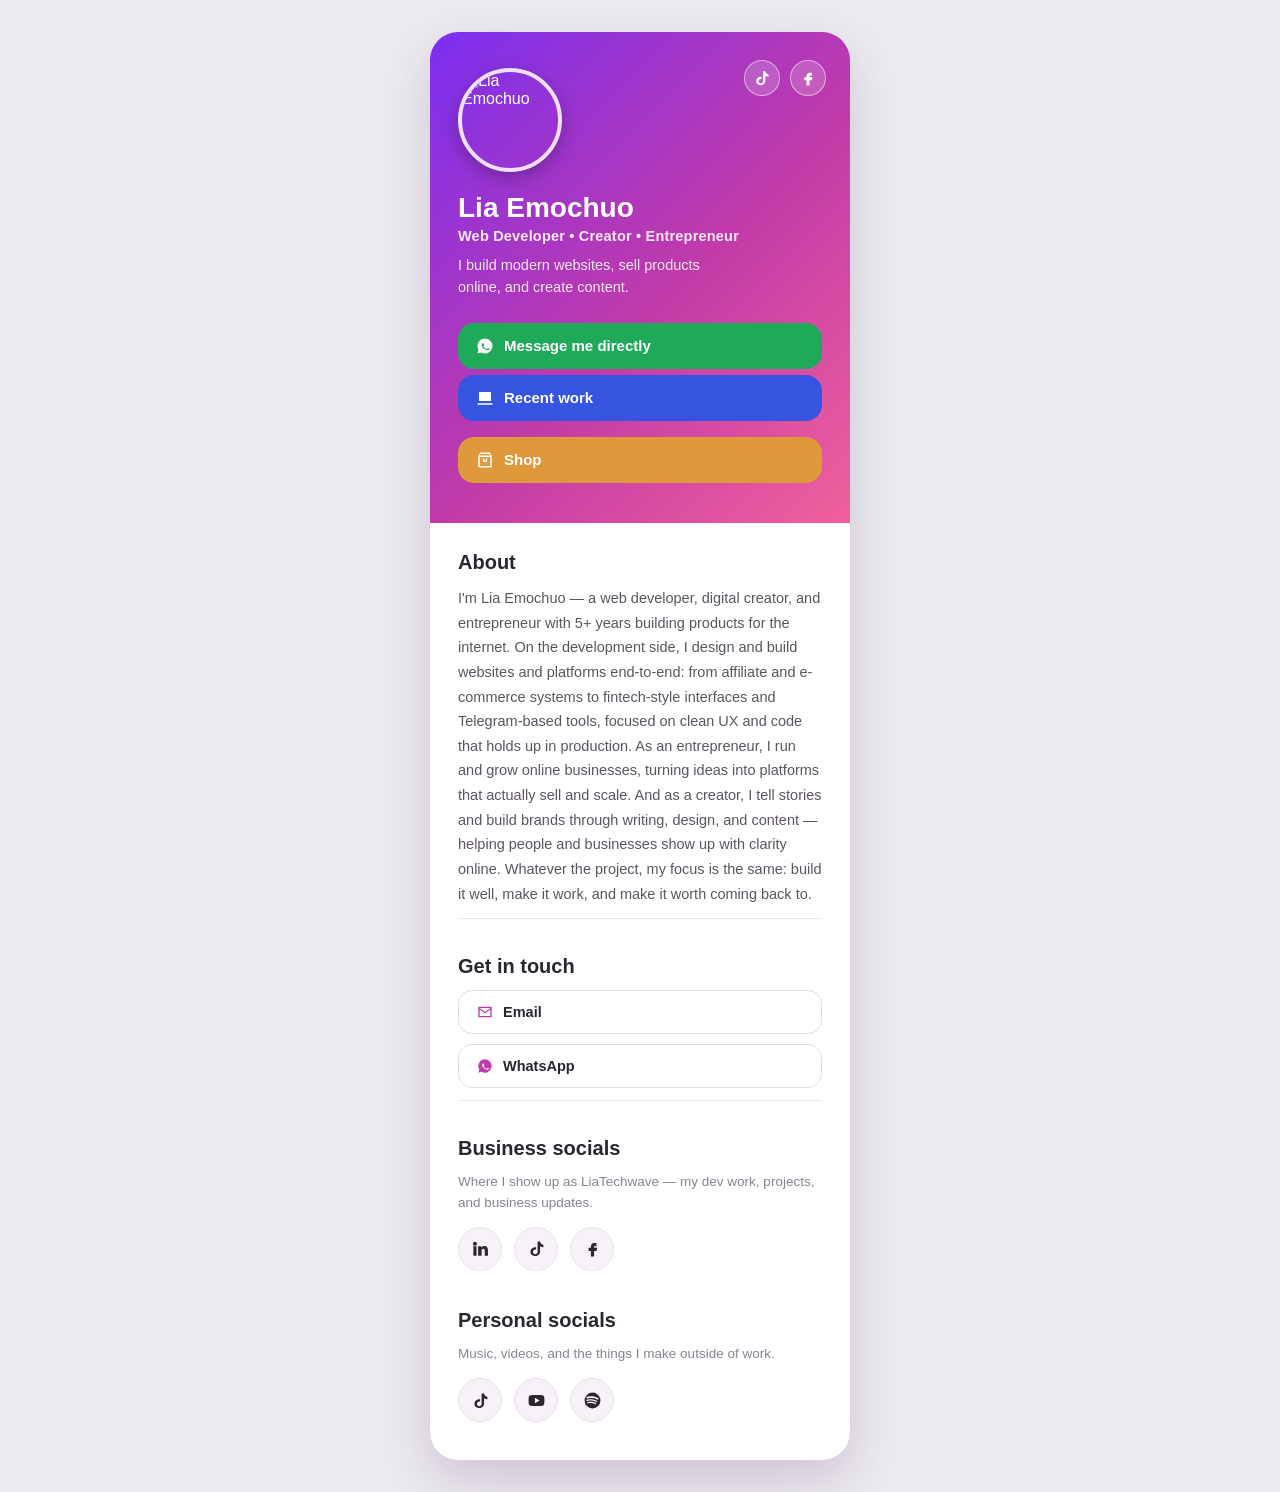
==== index.html @ 3a62a5bf "Update index.html" ====
<!DOCTYPE html>
<html lang="en">
<head>
<meta charset="UTF-8">
<meta name="viewport" content="width=device-width, initial-scale=1, viewport-fit=cover">
<title>Lia Emochuo</title>
<style>
  :root{
    --purple:#7B2FF0;
    --magenta:#C13BA8;
    --pink:#F0609B;
    --ink:#2b2530;
    --muted:#8a8290;
    --card:#ffffff;
    --bg:#ecebef;
  }
  *{box-sizing:border-box;}
  html,body{margin:0;padding:0;}
  body{
    background:var(--bg);
    font-family:-apple-system,BlinkMacSystemFont,"Segoe UI",Roboto,Helvetica,Arial,sans-serif;
    color:var(--ink);
    display:flex;
    justify-content:center;
    padding:32px 16px;
    padding-top:calc(32px + env(safe-area-inset-top,0px));
    padding-bottom:calc(32px + env(safe-area-inset-bottom,0px));
  }
  .card{
    width:100%;
    max-width:420px;
    background:var(--card);
    border-radius:28px;
    overflow:visible;
    box-shadow:0 20px 50px rgba(80,20,90,0.18);
  }
  .hero{
    position:relative;
    background:linear-gradient(135deg,var(--purple) 0%,var(--magenta) 55%,var(--pink) 100%);
    border-radius:28px 28px 0 0;
    padding:36px 28px 40px;
    color:#fff;
    overflow:visible;
  }
  .top-icons{
    position:absolute;
    top:28px;
    right:24px;
    display:flex;
    gap:10px;
  }
  .icon-btn{
    width:36px;height:36px;
    border-radius:50%;
    background:rgba(255,255,255,0.18);
    border:1px solid rgba(255,255,255,0.5);
    display:flex;align-items:center;justify-content:center;
    cursor:pointer;
    position:relative;
  }
  .icon-btn svg{width:18px;height:18px;fill:#fff;}
  .tiktok-menu{
    display:none;
    position:absolute;
    top:44px;right:0;
    background:#fff;
    color:var(--ink);
    border-radius:14px;
    box-shadow:0 12px 30px rgba(0,0,0,0.25);
    min-width:170px;
    overflow:hidden;
    z-index:10;
  }
  .tiktok-menu.open{display:block;}
  .tiktok-menu a{
    display:block;
    padding:12px 16px;
    font-size:13.5px;
    color:var(--ink);
    text-decoration:none;
    border-bottom:1px solid #f1f0f3;
  }
  .tiktok-menu a:last-child{border-bottom:none;}
  .tiktok-menu a:hover{background:#f6f2fa;}
  .avatar{
    width:104px;height:104px;
    border-radius:50%;
    border:4px solid rgba(255,255,255,0.85);
    object-fit:cover;
    display:block;
    box-shadow:0 6px 18px rgba(0,0,0,0.25);
  }
  h1{
    font-size:28px;
    margin:20px 0 4px;
  }
  .tagline{
    font-weight:700;
    font-size:14.5px;
    margin:0 0 10px;
    letter-spacing:0.2px;
    color:#fce9f6;
  }
  .desc{
    font-size:14.5px;
    line-height:1.55;
    color:#f4e6f2;
    margin:0 0 24px;
    max-width:34ch;
  }
  .btn{
    display:flex;align-items:center;gap:10px;
    width:100%;
    padding:14px 18px;
    border-radius:16px;
    border:none;
    font-size:15px;
    font-weight:600;
    text-decoration:none;
    cursor:pointer;
    color:#fff;
    animation:pulse 2.6s ease-in-out infinite;
  }
  .btn svg{width:18px;height:18px;fill:#fff;flex-shrink:0;}
  .btn-message{background:#1FAA59;}
  .btn-work{background:#3654E0; margin-top:6px;}
  .btn-shop{background:#E0983D; margin-top:16px;}
  @keyframes pulse{
    0%{box-shadow:0 0 0 0 rgba(255,255,255,0.35);}
    70%{box-shadow:0 0 0 10px rgba(255,255,255,0);}
    100%{box-shadow:0 0 0 0 rgba(255,255,255,0);}
  }
  .body-section{
    padding:28px 28px 4px;
  }
  .body-section:last-of-type{padding-bottom:32px;}
  h2{
    font-size:20px;
    margin:0 0 12px;
    font-weight:700;
    color:var(--ink);
  }
  .about p{
    font-size:14.5px;
    line-height:1.7;
    color:#5c5560;
    margin:0;
  }
  hr{
    border:none;
    border-top:1px solid #eee6ee;
    margin:8px 28px;
  }
  .contact-row{
    display:flex;
    flex-direction:column;
    gap:10px;
  }
  .pill-btn{
    display:flex;align-items:center;gap:10px;
    padding:13px 18px;
    border-radius:14px;
    border:1.5px solid #e6dbe6;
    text-decoration:none;
    color:var(--ink);
    font-weight:600;
    font-size:14.5px;
    animation:pulse2 2.6s ease-in-out infinite;
  }
  .pill-btn svg{width:16px;height:16px;fill:var(--magenta);}
  @keyframes pulse2{
    0%{box-shadow:0 0 0 0 rgba(193,59,168,0.22);}
    70%{box-shadow:0 0 0 8px rgba(193,59,168,0);}
    100%{box-shadow:0 0 0 0 rgba(193,59,168,0);}
  }
  .social-desc{
    font-size:13.5px;
    color:var(--muted);
    margin:0 0 14px;
    line-height:1.5;
  }
  .icon-row{
    display:flex;
    gap:12px;
    margin-bottom:6px;
  }
  .social-icon{
    width:44px;height:44px;
    border-radius:50%;
    background:#f7f2f7;
    border:1px solid #ece2ec;
    display:flex;align-items:center;justify-content:center;
    text-decoration:none;
    animation:pulse2 2.8s ease-in-out infinite;
  }
  .social-icon svg{width:19px;height:19px;fill:var(--ink);}
  @media (prefers-reduced-motion: reduce){
    .btn,.pill-btn,.social-icon{animation:none;}
  }
</style>
</head>
<body>
<div class="card">

  <div class="hero">
    <div class="top-icons">
      <div class="icon-btn" id="tiktokToggle" onclick="document.getElementById('tiktokMenu').classList.toggle('open')">
        <svg viewBox="0 0 24 24"><path d="M16.5 3c.4 2.2 2 3.9 4.2 4.2v3.1c-1.5 0-2.9-.4-4.2-1.3v6.4c0 3.4-2.7 6.1-6.1 6.1S4.3 19.8 4.3 16.4 7 10.3 10.4 10.3c.4 0 .8 0 1.1.1v3.2c-.3-.1-.7-.2-1.1-.2-1.6 0-2.9 1.3-2.9 2.9s1.3 2.9 2.9 2.9 3-1.3 3-2.9V3h3.1z"/></svg>
        <div class="tiktok-menu" id="tiktokMenu">
          <a href="https://www.tiktok.com/@lia.techwave" target="_blank" rel="noopener">Business TikTok</a>
          <a href="https://www.tiktok.com/@iffyofficially" target="_blank" rel="noopener">Personal TikTok</a>
        </div>
      </div>
      <a class="icon-btn" href="https://lia-emochuo.blogspot.com/p/shop.html" target="_blank" rel="noopener">
        <svg viewBox="0 0 24 24"><path d="M14 9h3V5h-3c-2.2 0-4 1.8-4 4v2H7v4h3v7h4v-7h3l1-4h-4V9c0-.6.4-1 1-1z"/></svg>
      </a>
    </div>

    <img class="avatar" src="https://i.im.ge/QQOlBDF/69807.jpg" alt="Lia Emochuo">
    <h1>Lia Emochuo</h1>
    <p class="tagline">Web Developer • Creator • Entrepreneur</p>
    <p class="desc">I build modern websites, sell products online, and create content.</p>

    <a class="btn btn-message" href="https://wa.me/2349014608459" target="_blank" rel="noopener">
      <svg viewBox="0 0 24 24"><path d="M12 2a10 10 0 0 0-8.6 15.1L2 22l5-1.3A10 10 0 1 0 12 2zm5.6 14.3c-.2.6-1.2 1.2-1.7 1.3-.4.1-1 .1-1.6-.1-.4-.1-.8-.3-1.4-.5-2.5-1.1-4.2-3.6-4.3-3.8-.1-.2-1-1.4-1-2.6 0-1.2.6-1.8.9-2.1.2-.2.5-.3.7-.3h.5c.2 0 .4 0 .5.4.2.5.7 1.7.7 1.9.1.2.1.3 0 .5-.1.2-.2.3-.3.5l-.5.5c-.2.2-.3.4-.1.7.2.3.8 1.3 1.7 2.1 1.2 1 2.1 1.4 2.4 1.5.3.1.5.1.6-.1.2-.2.7-.8.9-1.1.2-.3.4-.2.6-.1.2.1 1.5.7 1.8.8.3.1.5.2.5.3.1.2.1.7-.1 1.2z"/></svg>
      Message me directly
    </a>
    <a class="btn btn-work" href="https://mysites.liaemochuo.workers.dev/" target="_blank" rel="noopener">
      <svg viewBox="0 0 24 24"><path d="M4 4h16v12H4zM2 19h20v2H2z"/></svg>
      Recent work
    </a>
    <a class="btn btn-shop" href="https://lia-emochuo.blogspot.com/p/shop.html" target="_blank" rel="noopener">
      <svg viewBox="0 0 24 24"><path d="M6 2 3 6v14a2 2 0 0 0 2 2h14a2 2 0 0 0 2-2V6l-3-4zm0 2h12l1.5 2h-15zM5 8h14v12H5zm4 2v2a3 3 0 0 0 6 0v-2h-2v2a1 1 0 0 1-2 0v-2z"/></svg>
      Shop
    </a>
  </div>

  <div class="body-section about">
    <h2>About</h2>
    <p>I'm Lia Emochuo — a web developer, digital creator, and entrepreneur with 5+ years building products for the internet. On the development side, I design and build websites and platforms end-to-end: from affiliate and e-commerce systems to fintech-style interfaces and Telegram-based tools, focused on clean UX and code that holds up in production. As an entrepreneur, I run and grow online businesses, turning ideas into platforms that actually sell and scale. And as a creator, I tell stories and build brands through writing, design, and content — helping people and businesses show up with clarity online. Whatever the project, my focus is the same: build it well, make it work, and make it worth coming back to.</p>
  </div>

  <hr>

  <div class="body-section">
    <h2>Get in touch</h2>
    <div class="contact-row">
      <a class="pill-btn" href="mailto:liatechwave@gmail.com">
        <svg viewBox="0 0 24 24"><path d="M2 4h20v16H2zm2 2v.01L12 12l8-5.99V6H4zm16 2.24-8 6-8-6V18h16z"/></svg>
        Email
      </a>
      <a class="pill-btn" href="https://wa.me/2349014608459" target="_blank" rel="noopener">
        <svg viewBox="0 0 24 24"><path d="M12 2a10 10 0 0 0-8.6 15.1L2 22l5-1.3A10 10 0 1 0 12 2zm5.6 14.3c-.2.6-1.2 1.2-1.7 1.3-.4.1-1 .1-1.6-.1-.4-.1-.8-.3-1.4-.5-2.5-1.1-4.2-3.6-4.3-3.8-.1-.2-1-1.4-1-2.6 0-1.2.6-1.8.9-2.1.2-.2.5-.3.7-.3h.5c.2 0 .4 0 .5.4.2.5.7 1.7.7 1.9.1.2.1.3 0 .5-.1.2-.2.3-.3.5l-.5.5c-.2.2-.3.4-.1.7.2.3.8 1.3 1.7 2.1 1.2 1 2.1 1.4 2.4 1.5.3.1.5.1.6-.1.2-.2.7-.8.9-1.1.2-.3.4-.2.6-.1.2.1 1.5.7 1.8.8.3.1.5.2.5.3.1.2.1.7-.1 1.2z"/></svg>
        WhatsApp
      </a>
    </div>
  </div>

  <hr>

  <div class="body-section">
    <h2>Business socials</h2>
    <p class="social-desc">Where I show up as LiaTechwave — my dev work, projects, and business updates.</p>
    <div class="icon-row">
      <a class="social-icon" href="https://www.linkedin.com/in/ifunanya-emochuo-1617b3268?trk=contact-info" target="_blank" rel="noopener">
        <svg viewBox="0 0 24 24"><path d="M4.98 3.5a2.5 2.5 0 1 1 0 5 2.5 2.5 0 0 1 0-5zM3 9h4v12H3zM9 9h3.8v1.7h.05c.53-1 1.83-2 3.77-2 4.03 0 4.78 2.65 4.78 6.1V21h-4v-5.6c0-1.34-.02-3.07-1.87-3.07-1.87 0-2.16 1.46-2.16 2.97V21H9z"/></svg>
      </a>
      <a class="social-icon" href="https://www.tiktok.com/@lia.techwave" target="_blank" rel="noopener">
        <svg viewBox="0 0 24 24"><path d="M16.5 3c.4 2.2 2 3.9 4.2 4.2v3.1c-1.5 0-2.9-.4-4.2-1.3v6.4c0 3.4-2.7 6.1-6.1 6.1S4.3 19.8 4.3 16.4 7 10.3 10.4 10.3c.4 0 .8 0 1.1.1v3.2c-.3-.1-.7-.2-1.1-.2-1.6 0-2.9 1.3-2.9 2.9s1.3 2.9 2.9 2.9 3-1.3 3-2.9V3h3.1z"/></svg>
      </a>
      <a class="social-icon" href="https://lia-emochuo.blogspot.com/p/shop.html" target="_blank" rel="noopener">
        <svg viewBox="0 0 24 24"><path d="M14 9h3V5h-3c-2.2 0-4 1.8-4 4v2H7v4h3v7h4v-7h3l1-4h-4V9c0-.6.4-1 1-1z"/></svg>
      </a>
    </div>
  </div>

  <div class="body-section">
    <h2>Personal socials</h2>
    <p class="social-desc">Music, videos, and the things I make outside of work.</p>
    <div class="icon-row">
      <a class="social-icon" href="https://www.tiktok.com/@iffyofficially" target="_blank" rel="noopener">
        <svg viewBox="0 0 24 24"><path d="M16.5 3c.4 2.2 2 3.9 4.2 4.2v3.1c-1.5 0-2.9-.4-4.2-1.3v6.4c0 3.4-2.7 6.1-6.1 6.1S4.3 19.8 4.3 16.4 7 10.3 10.4 10.3c.4 0 .8 0 1.1.1v3.2c-.3-.1-.7-.2-1.1-.2-1.6 0-2.9 1.3-2.9 2.9s1.3 2.9 2.9 2.9 3-1.3 3-2.9V3h3.1z"/></svg>
      </a>
      <a class="social-icon" href="https://youtube.com/@theliasession?si=EQkOwvP-VpFEfYRy" target="_blank" rel="noopener">
        <svg viewBox="0 0 24 24"><path d="M22 12s0-3.2-.4-4.7a2.9 2.9 0 0 0-2-2C17.9 5 12 5 12 5s-5.9 0-7.6.3a2.9 2.9 0 0 0-2 2C2 8.8 2 12 2 12s0 3.2.4 4.7a2.9 2.9 0 0 0 2 2C6.1 19 12 19 12 19s5.9 0 7.6-.3a2.9 2.9 0 0 0 2-2C22 15.2 22 12 22 12zM10 15.5v-7l6 3.5z"/></svg>
      </a>
      <a class="social-icon" href="https://open.spotify.com/artist/0fc3c7pSNfN4Z7sBU1VH8W" target="_blank" rel="noopener">
        <svg viewBox="0 0 24 24"><path d="M12 2a10 10 0 1 0 0 20 10 10 0 0 0 0-20zm4.6 14.4a.7.7 0 0 1-1 .2c-2.6-1.6-5.9-2-9.8-1.1a.7.7 0 1 1-.3-1.4c4.2-1 7.9-.5 10.8 1.3.4.2.5.7.3 1zm1.2-2.8a.9.9 0 0 1-1.2.3c-3-1.8-7.5-2.4-11-1.3a.9.9 0 1 1-.5-1.7c4-1.2 9-.5 12.4 1.5.4.3.5.9.3 1.2zm.1-2.9C14.6 8.6 9 8.4 5.7 9.4a1 1 0 1 1-.6-2c3.8-1.1 10-.9 13.9 1.4a1 1 0 1 1-1.1 1.9z"/></svg>
      </a>
    </div>
  </div>

</div>
</body>
</html>
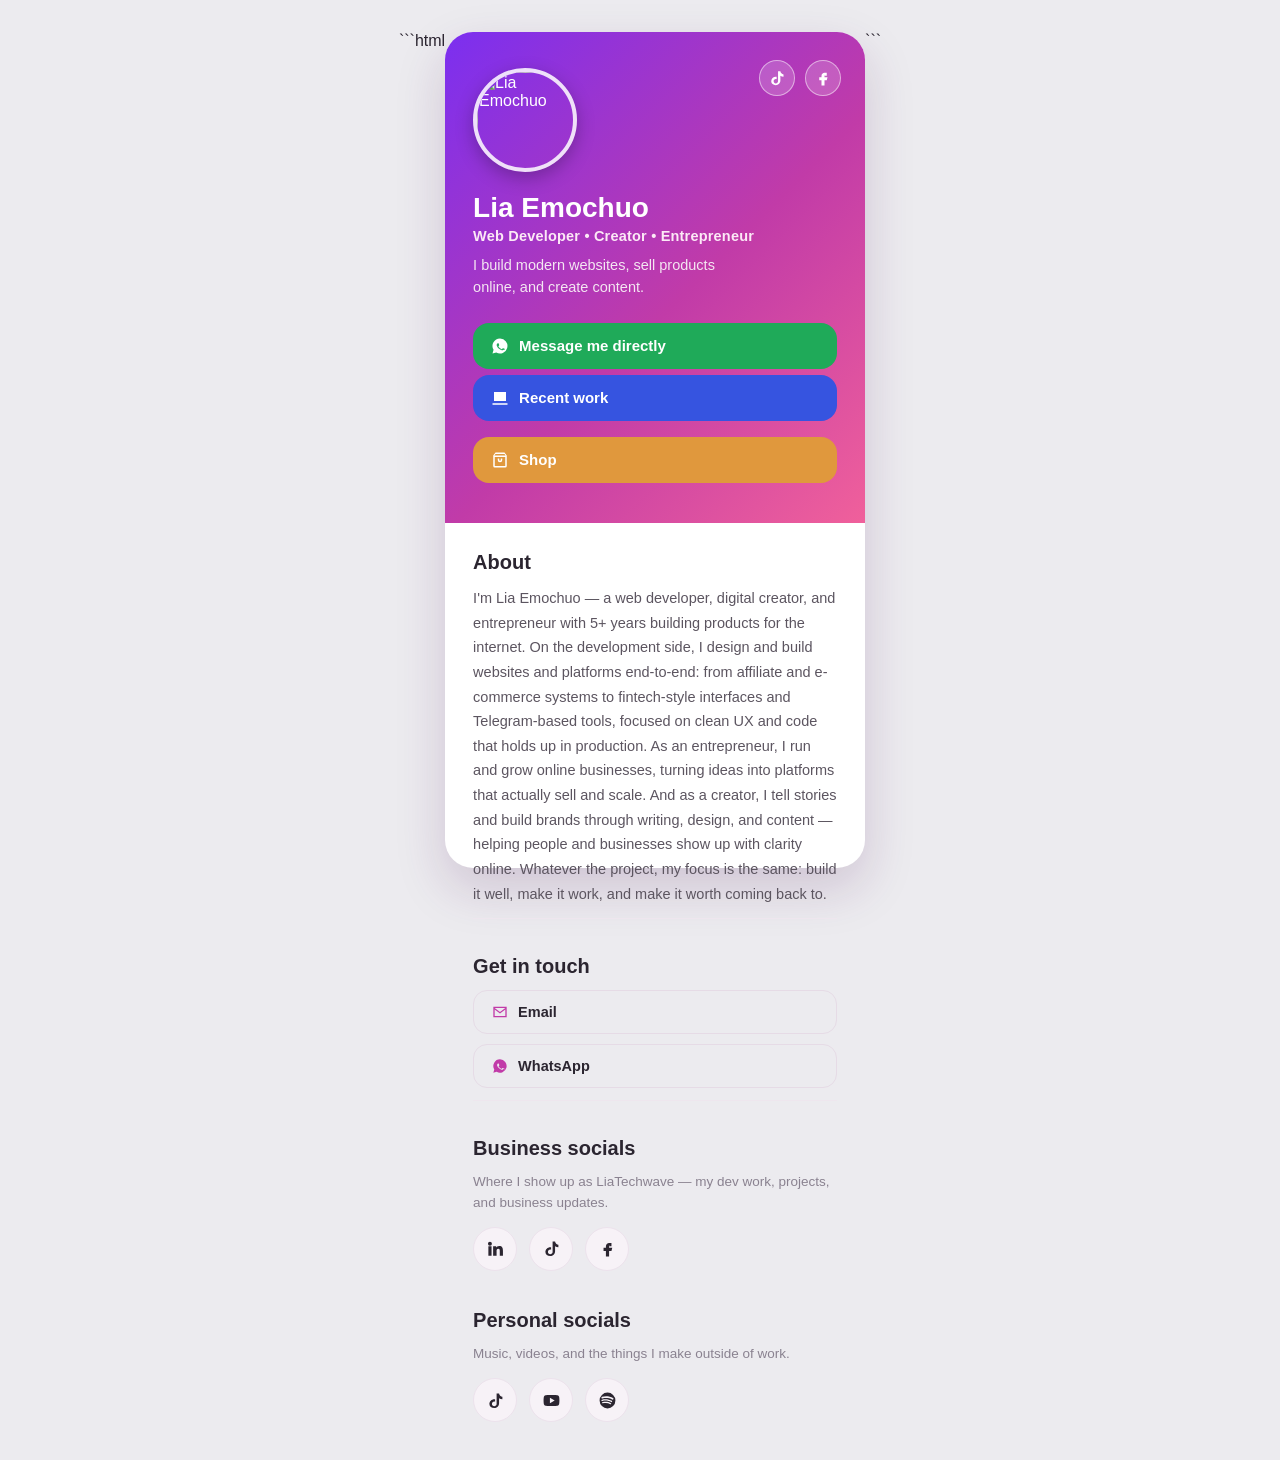
==== commit ce209a8c: "Update index.html" ====
--- a/index.html
+++ b/index.html
@@ -1,3 +1,4 @@
+```html
 <!DOCTYPE html>
 <html lang="en">
 <head>
@@ -211,7 +212,7 @@
           <a href="https://www.tiktok.com/@iffyofficially" target="_blank" rel="noopener">Personal TikTok</a>
         </div>
       </div>
-      <a class="icon-btn" href="https://lia-emochuo.blogspot.com/p/shop.html" target="_blank" rel="noopener">
+      <a class="icon-btn" href="https://www.facebook.com/LilianEnterprise/" target="_blank" rel="noopener">
         <svg viewBox="0 0 24 24"><path d="M14 9h3V5h-3c-2.2 0-4 1.8-4 4v2H7v4h3v7h4v-7h3l1-4h-4V9c0-.6.4-1 1-1z"/></svg>
       </a>
     </div>
@@ -229,7 +230,7 @@
       <svg viewBox="0 0 24 24"><path d="M4 4h16v12H4zM2 19h20v2H2z"/></svg>
       Recent work
     </a>
-    <a class="btn btn-shop" href="https://lia-emochuo.blogspot.com/p/shop.html" target="_blank" rel="noopener">
+    <a class="btn btn-shop" href="https://www.facebook.com/LilianEnterprise/" target="_blank" rel="noopener">
       <svg viewBox="0 0 24 24"><path d="M6 2 3 6v14a2 2 0 0 0 2 2h14a2 2 0 0 0 2-2V6l-3-4zm0 2h12l1.5 2h-15zM5 8h14v12H5zm4 2v2a3 3 0 0 0 6 0v-2h-2v2a1 1 0 0 1-2 0v-2z"/></svg>
       Shop
     </a>
@@ -268,7 +269,7 @@
       <a class="social-icon" href="https://www.tiktok.com/@lia.techwave" target="_blank" rel="noopener">
         <svg viewBox="0 0 24 24"><path d="M16.5 3c.4 2.2 2 3.9 4.2 4.2v3.1c-1.5 0-2.9-.4-4.2-1.3v6.4c0 3.4-2.7 6.1-6.1 6.1S4.3 19.8 4.3 16.4 7 10.3 10.4 10.3c.4 0 .8 0 1.1.1v3.2c-.3-.1-.7-.2-1.1-.2-1.6 0-2.9 1.3-2.9 2.9s1.3 2.9 2.9 2.9 3-1.3 3-2.9V3h3.1z"/></svg>
       </a>
-      <a class="social-icon" href="https://lia-emochuo.blogspot.com/p/shop.html" target="_blank" rel="noopener">
+      <a class="social-icon" href="https://www.facebook.com/LilianEnterprise/" target="_blank" rel="noopener">
         <svg viewBox="0 0 24 24"><path d="M14 9h3V5h-3c-2.2 0-4 1.8-4 4v2H7v4h3v7h4v-7h3l1-4h-4V9c0-.6.4-1 1-1z"/></svg>
       </a>
     </div>
@@ -293,3 +294,4 @@
 </div>
 </body>
 </html>
+```
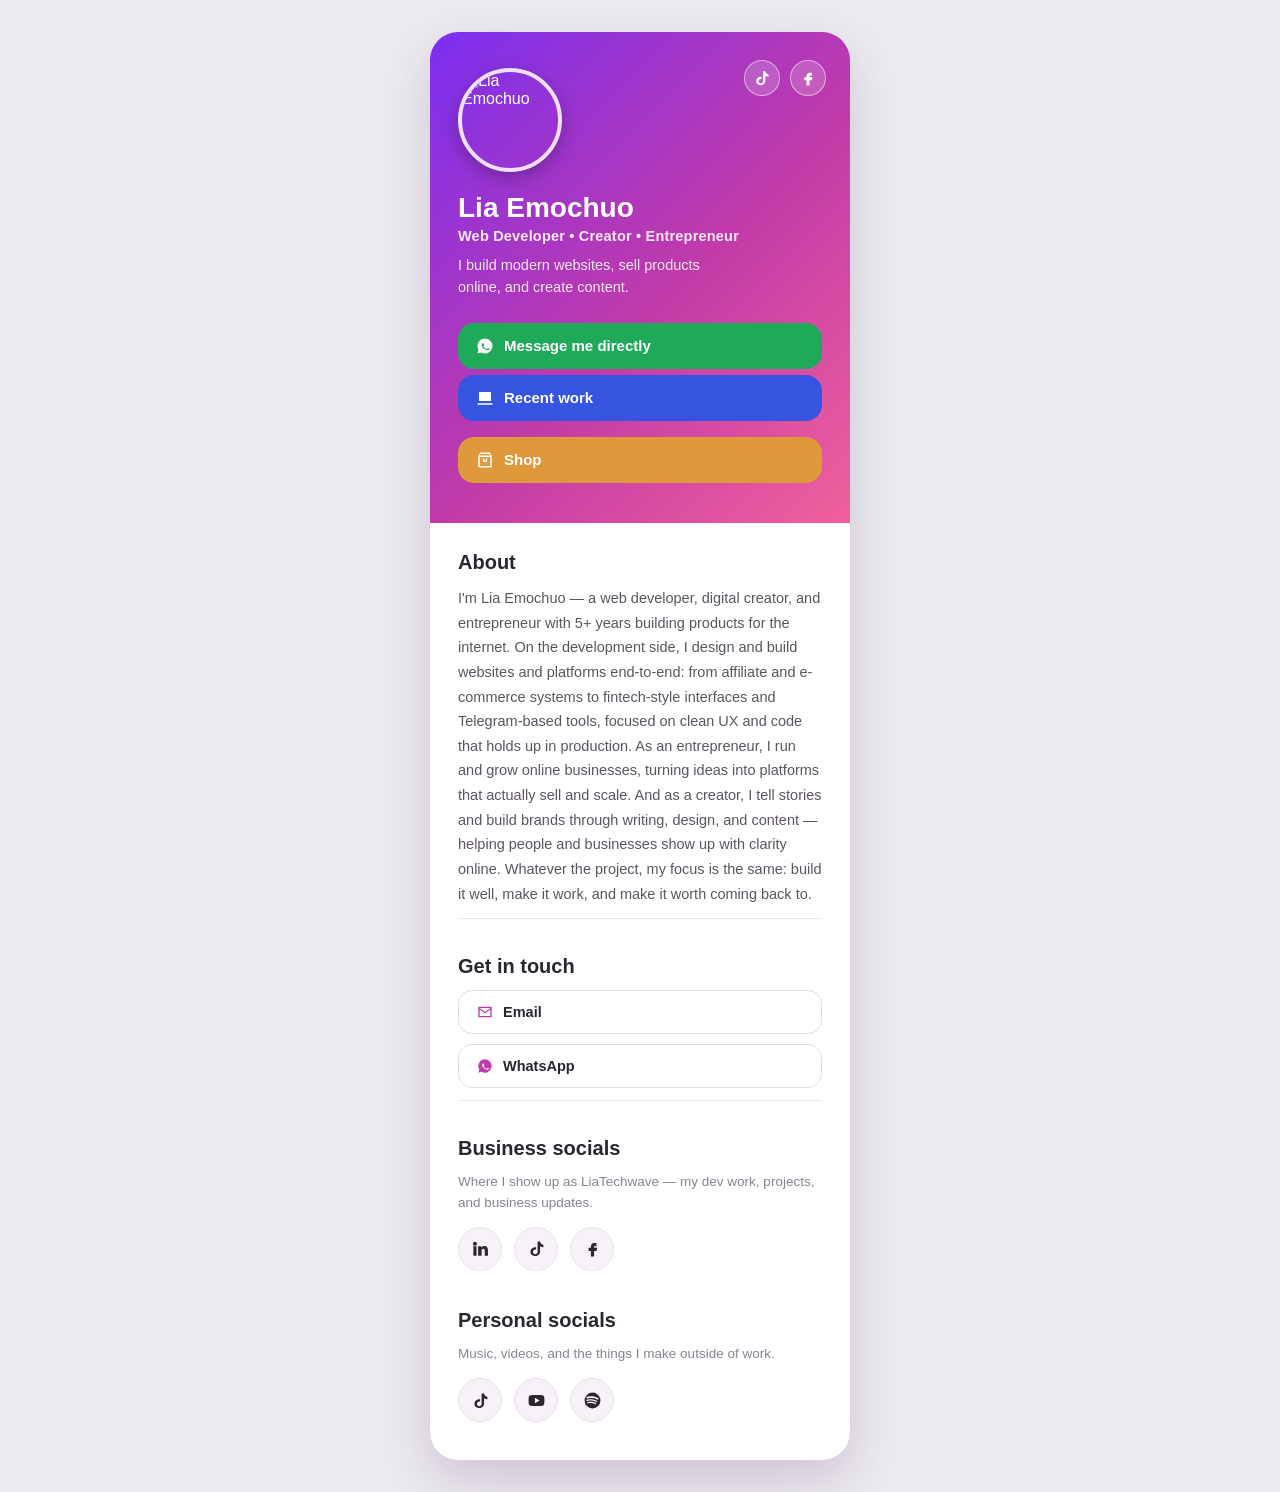
==== commit 893fae87: "Update index.html" ====
--- a/index.html
+++ b/index.html
@@ -1,4 +1,3 @@
-```html
 <!DOCTYPE html>
 <html lang="en">
 <head>
@@ -212,7 +211,7 @@
           <a href="https://www.tiktok.com/@iffyofficially" target="_blank" rel="noopener">Personal TikTok</a>
         </div>
       </div>
-      <a class="icon-btn" href="https://www.facebook.com/LilianEnterprise/" target="_blank" rel="noopener">
+      <a class="icon-btn" href="https://lilianenterprise.liatechwave.workers.dev/" rel="noreferrer">
         <svg viewBox="0 0 24 24"><path d="M14 9h3V5h-3c-2.2 0-4 1.8-4 4v2H7v4h3v7h4v-7h3l1-4h-4V9c0-.6.4-1 1-1z"/></svg>
       </a>
     </div>
@@ -230,7 +229,7 @@
       <svg viewBox="0 0 24 24"><path d="M4 4h16v12H4zM2 19h20v2H2z"/></svg>
       Recent work
     </a>
-    <a class="btn btn-shop" href="https://www.facebook.com/LilianEnterprise/" target="_blank" rel="noopener">
+    <a class="btn btn-shop" href="https://lilianenterprise.liatechwave.workers.dev/" rel="noreferrer">
       <svg viewBox="0 0 24 24"><path d="M6 2 3 6v14a2 2 0 0 0 2 2h14a2 2 0 0 0 2-2V6l-3-4zm0 2h12l1.5 2h-15zM5 8h14v12H5zm4 2v2a3 3 0 0 0 6 0v-2h-2v2a1 1 0 0 1-2 0v-2z"/></svg>
       Shop
     </a>
@@ -269,7 +268,7 @@
       <a class="social-icon" href="https://www.tiktok.com/@lia.techwave" target="_blank" rel="noopener">
         <svg viewBox="0 0 24 24"><path d="M16.5 3c.4 2.2 2 3.9 4.2 4.2v3.1c-1.5 0-2.9-.4-4.2-1.3v6.4c0 3.4-2.7 6.1-6.1 6.1S4.3 19.8 4.3 16.4 7 10.3 10.4 10.3c.4 0 .8 0 1.1.1v3.2c-.3-.1-.7-.2-1.1-.2-1.6 0-2.9 1.3-2.9 2.9s1.3 2.9 2.9 2.9 3-1.3 3-2.9V3h3.1z"/></svg>
       </a>
-      <a class="social-icon" href="https://www.facebook.com/LilianEnterprise/" target="_blank" rel="noopener">
+      <a class="social-icon" href="https://lilianenterprise.liatechwave.workers.dev/" rel="noreferrer">
         <svg viewBox="0 0 24 24"><path d="M14 9h3V5h-3c-2.2 0-4 1.8-4 4v2H7v4h3v7h4v-7h3l1-4h-4V9c0-.6.4-1 1-1z"/></svg>
       </a>
     </div>
@@ -294,4 +293,3 @@
 </div>
 </body>
 </html>
-```
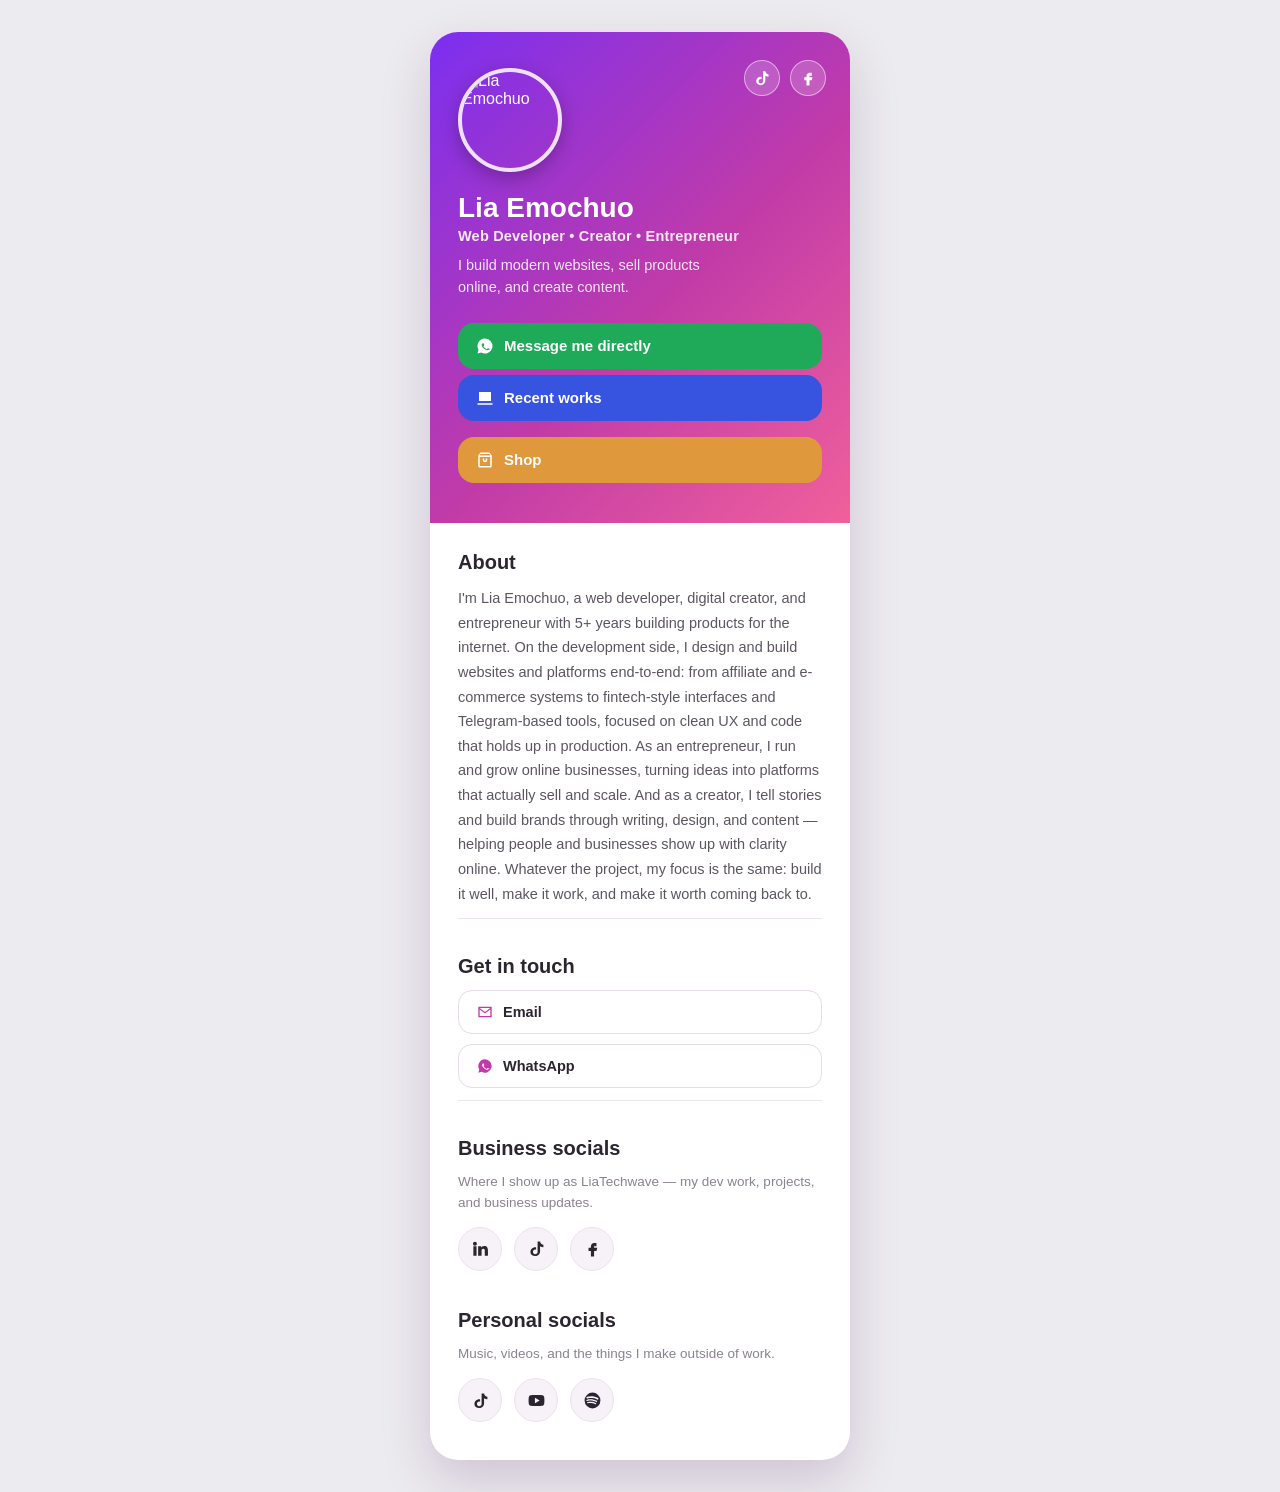
==== commit f2e426f3: "Update index.html" ====
--- a/index.html
+++ b/index.html
@@ -211,7 +211,7 @@
           <a href="https://www.tiktok.com/@iffyofficially" target="_blank" rel="noopener">Personal TikTok</a>
         </div>
       </div>
-      <a class="icon-btn" href="https://lilianenterprise.liatechwave.workers.dev/" rel="noreferrer">
+      <a class="icon-btn" href="https://lilianenterprise.liaemochuo.workers.dev/" rel="noreferrer">
         <svg viewBox="0 0 24 24"><path d="M14 9h3V5h-3c-2.2 0-4 1.8-4 4v2H7v4h3v7h4v-7h3l1-4h-4V9c0-.6.4-1 1-1z"/></svg>
       </a>
     </div>
@@ -225,11 +225,11 @@
       <svg viewBox="0 0 24 24"><path d="M12 2a10 10 0 0 0-8.6 15.1L2 22l5-1.3A10 10 0 1 0 12 2zm5.6 14.3c-.2.6-1.2 1.2-1.7 1.3-.4.1-1 .1-1.6-.1-.4-.1-.8-.3-1.4-.5-2.5-1.1-4.2-3.6-4.3-3.8-.1-.2-1-1.4-1-2.6 0-1.2.6-1.8.9-2.1.2-.2.5-.3.7-.3h.5c.2 0 .4 0 .5.4.2.5.7 1.7.7 1.9.1.2.1.3 0 .5-.1.2-.2.3-.3.5l-.5.5c-.2.2-.3.4-.1.7.2.3.8 1.3 1.7 2.1 1.2 1 2.1 1.4 2.4 1.5.3.1.5.1.6-.1.2-.2.7-.8.9-1.1.2-.3.4-.2.6-.1.2.1 1.5.7 1.8.8.3.1.5.2.5.3.1.2.1.7-.1 1.2z"/></svg>
       Message me directly
     </a>
-    <a class="btn btn-work" href="https://mysites.liaemochuo.workers.dev/" target="_blank" rel="noopener">
+    <a class="btn btn-work" href="https://ltw.liaemochuo.workers.dev/" target="_blank" rel="noopener">
       <svg viewBox="0 0 24 24"><path d="M4 4h16v12H4zM2 19h20v2H2z"/></svg>
-      Recent work
+      Recent works
     </a>
-    <a class="btn btn-shop" href="https://lilianenterprise.liatechwave.workers.dev/" rel="noreferrer">
+    <a class="btn btn-shop" href="https://lilianenterprise.liaemochuo.workers.dev/" rel="noreferrer">
       <svg viewBox="0 0 24 24"><path d="M6 2 3 6v14a2 2 0 0 0 2 2h14a2 2 0 0 0 2-2V6l-3-4zm0 2h12l1.5 2h-15zM5 8h14v12H5zm4 2v2a3 3 0 0 0 6 0v-2h-2v2a1 1 0 0 1-2 0v-2z"/></svg>
       Shop
     </a>
@@ -237,7 +237,7 @@
 
   <div class="body-section about">
     <h2>About</h2>
-    <p>I'm Lia Emochuo — a web developer, digital creator, and entrepreneur with 5+ years building products for the internet. On the development side, I design and build websites and platforms end-to-end: from affiliate and e-commerce systems to fintech-style interfaces and Telegram-based tools, focused on clean UX and code that holds up in production. As an entrepreneur, I run and grow online businesses, turning ideas into platforms that actually sell and scale. And as a creator, I tell stories and build brands through writing, design, and content — helping people and businesses show up with clarity online. Whatever the project, my focus is the same: build it well, make it work, and make it worth coming back to.</p>
+    <p>I'm Lia Emochuo, a web developer, digital creator, and entrepreneur with 5+ years building products for the internet. On the development side, I design and build websites and platforms end-to-end: from affiliate and e-commerce systems to fintech-style interfaces and Telegram-based tools, focused on clean UX and code that holds up in production. As an entrepreneur, I run and grow online businesses, turning ideas into platforms that actually sell and scale. And as a creator, I tell stories and build brands through writing, design, and content — helping people and businesses show up with clarity online. Whatever the project, my focus is the same: build it well, make it work, and make it worth coming back to.</p>
   </div>
 
   <hr>
@@ -268,7 +268,7 @@
       <a class="social-icon" href="https://www.tiktok.com/@lia.techwave" target="_blank" rel="noopener">
         <svg viewBox="0 0 24 24"><path d="M16.5 3c.4 2.2 2 3.9 4.2 4.2v3.1c-1.5 0-2.9-.4-4.2-1.3v6.4c0 3.4-2.7 6.1-6.1 6.1S4.3 19.8 4.3 16.4 7 10.3 10.4 10.3c.4 0 .8 0 1.1.1v3.2c-.3-.1-.7-.2-1.1-.2-1.6 0-2.9 1.3-2.9 2.9s1.3 2.9 2.9 2.9 3-1.3 3-2.9V3h3.1z"/></svg>
       </a>
-      <a class="social-icon" href="https://lilianenterprise.liatechwave.workers.dev/" rel="noreferrer">
+      <a class="social-icon" href="https://lilianenterprise.liaemochuo.workers.dev/" rel="noreferrer">
         <svg viewBox="0 0 24 24"><path d="M14 9h3V5h-3c-2.2 0-4 1.8-4 4v2H7v4h3v7h4v-7h3l1-4h-4V9c0-.6.4-1 1-1z"/></svg>
       </a>
     </div>
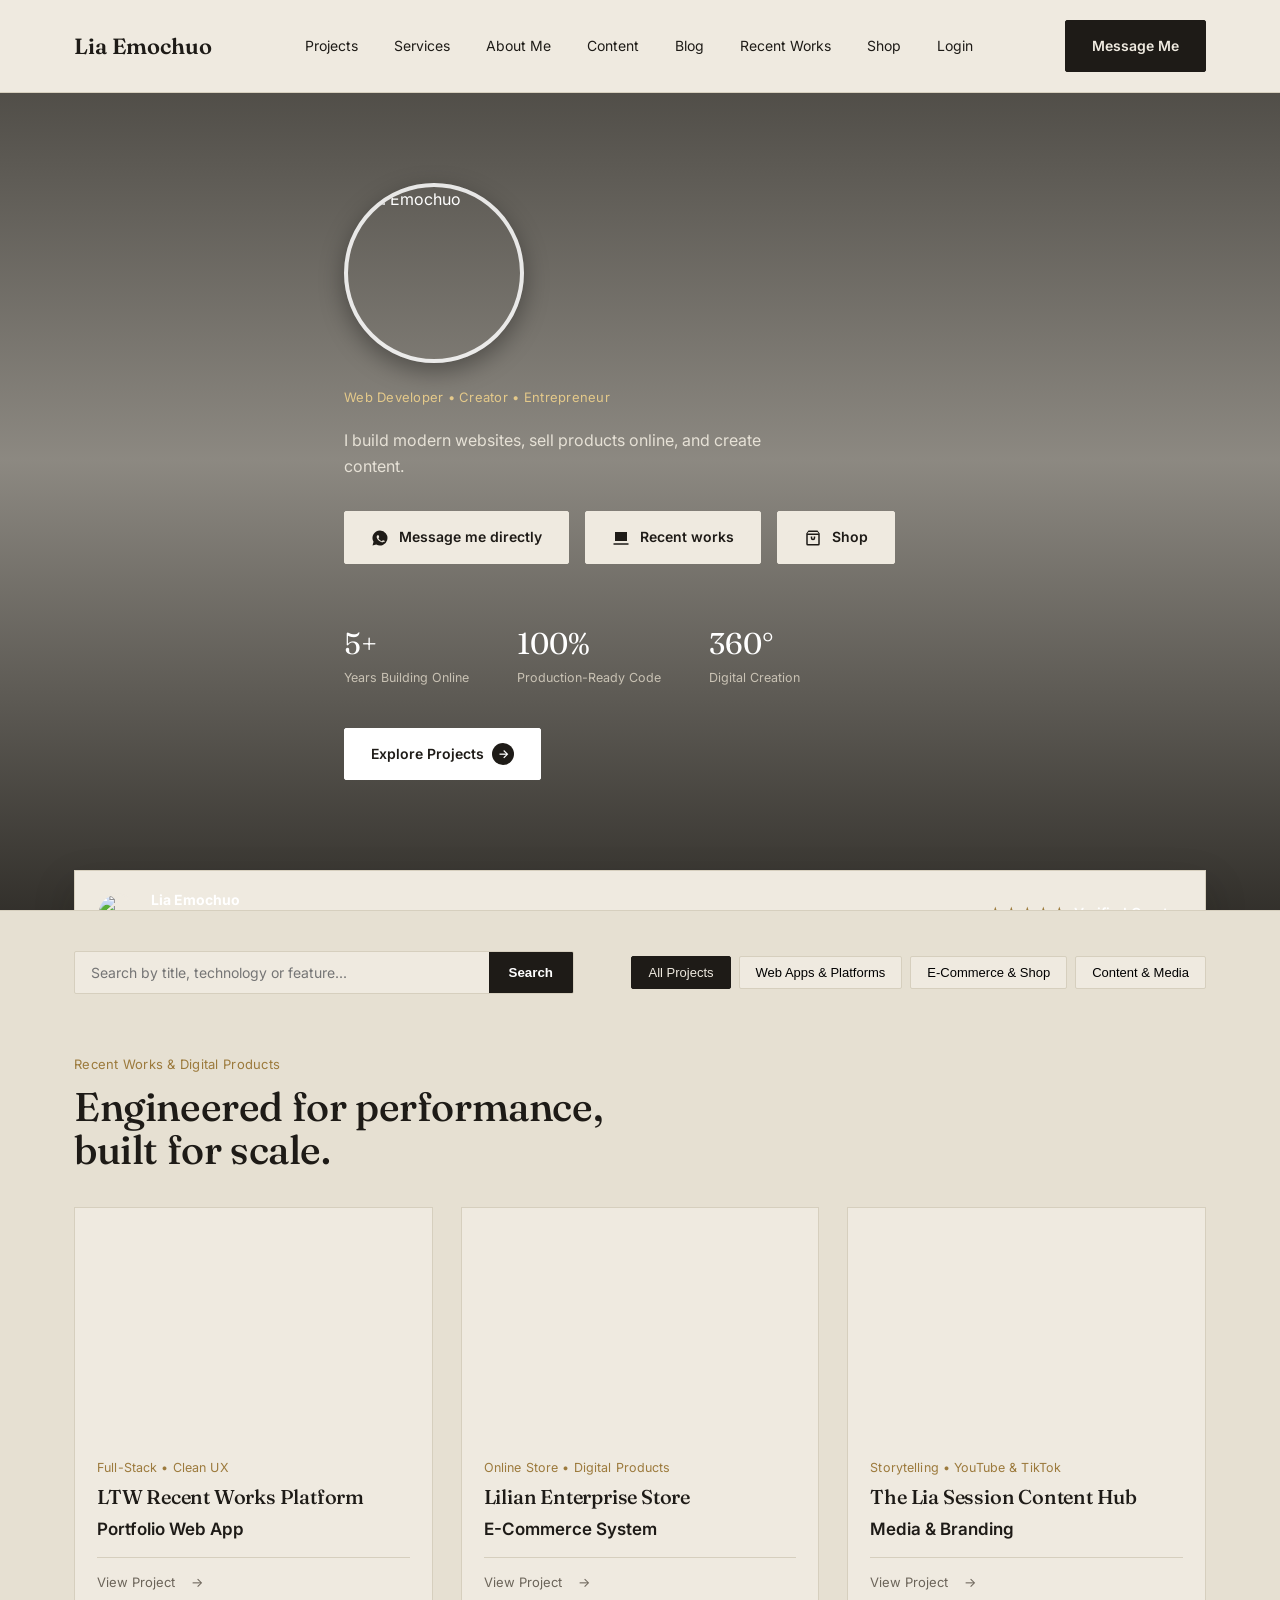
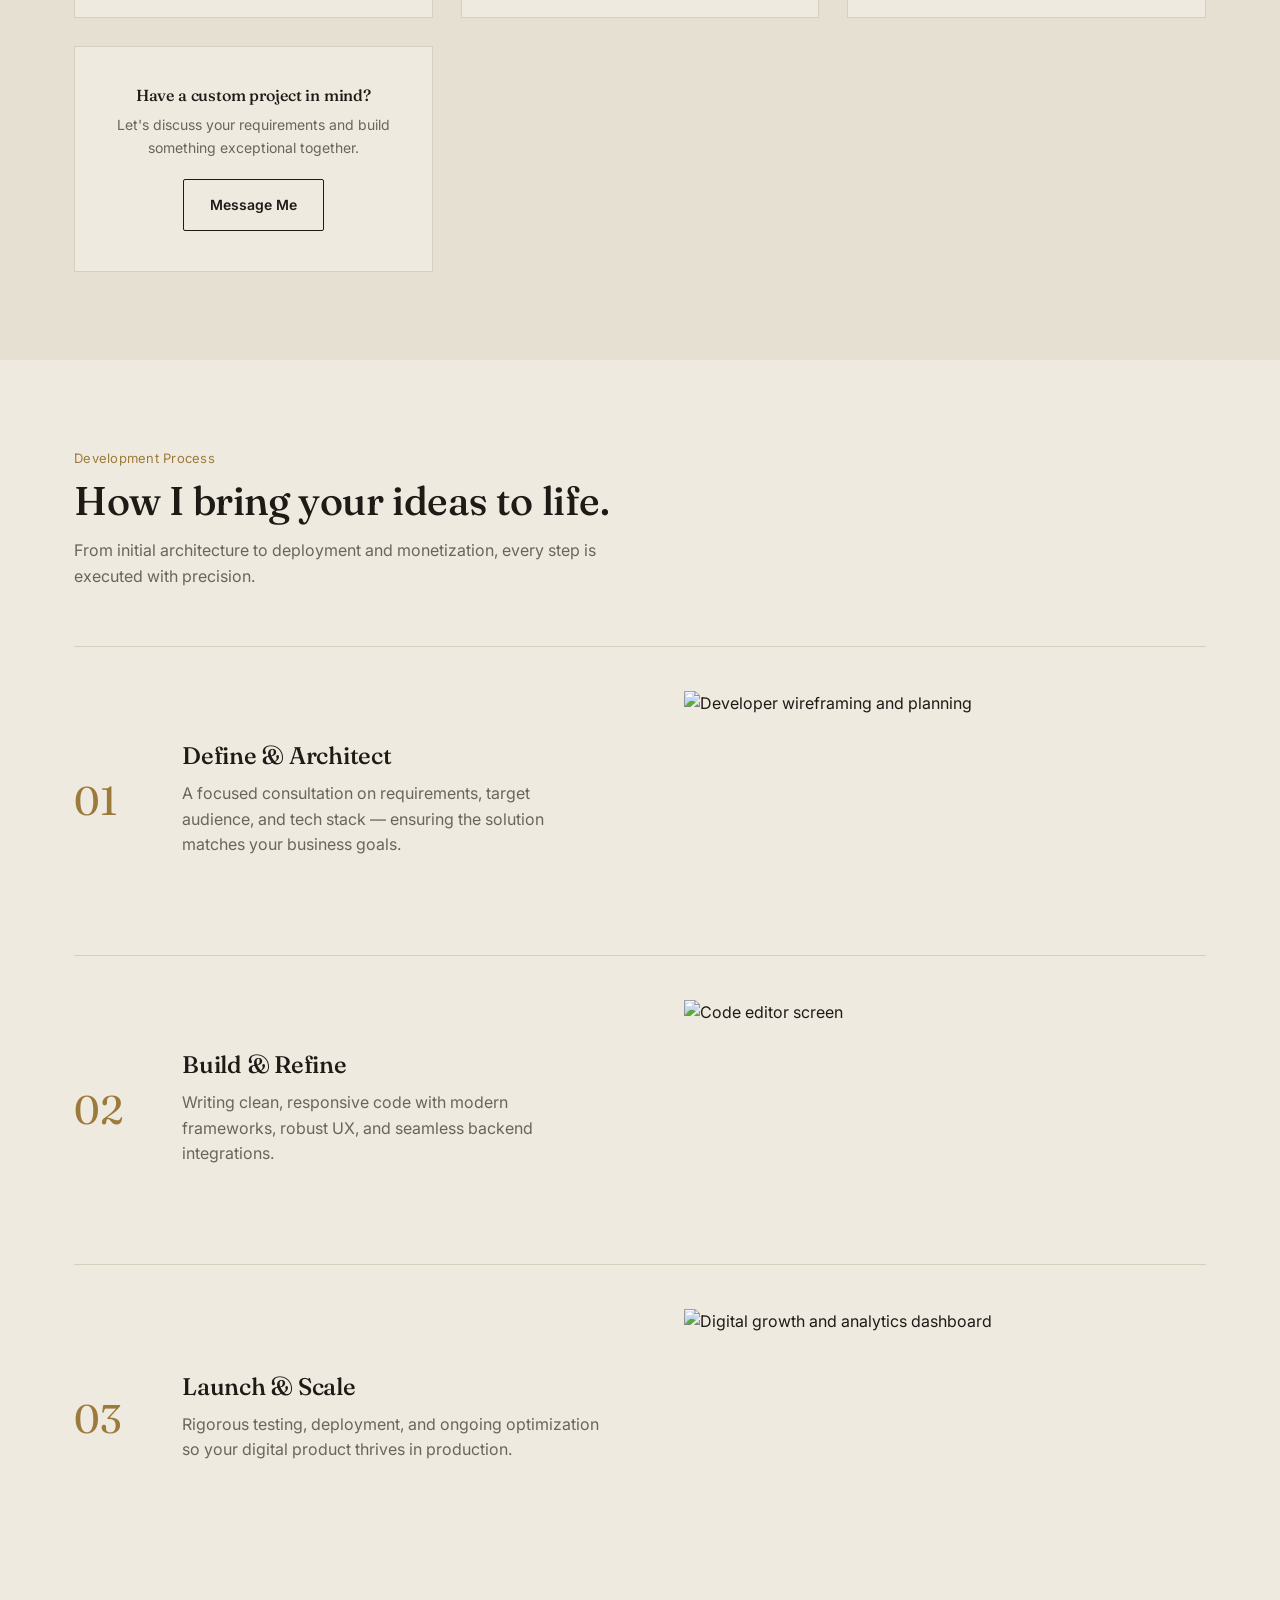
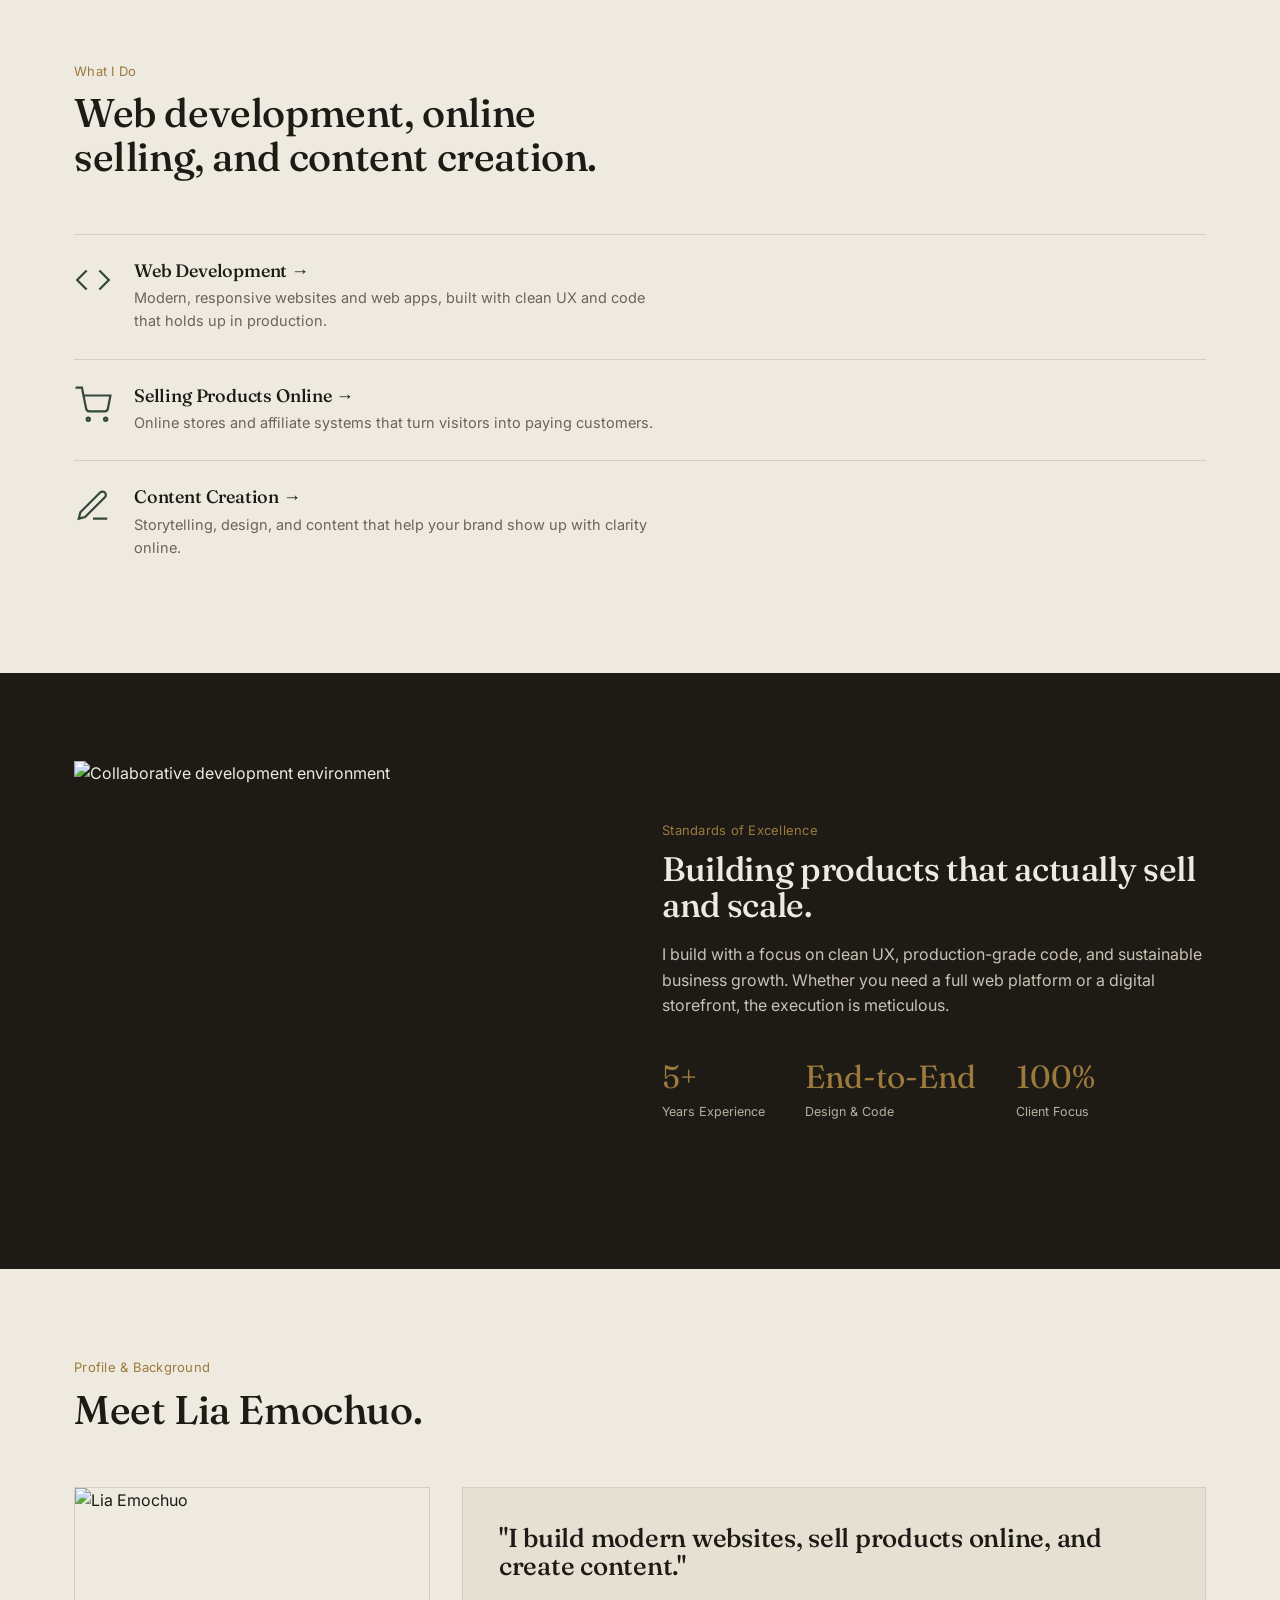
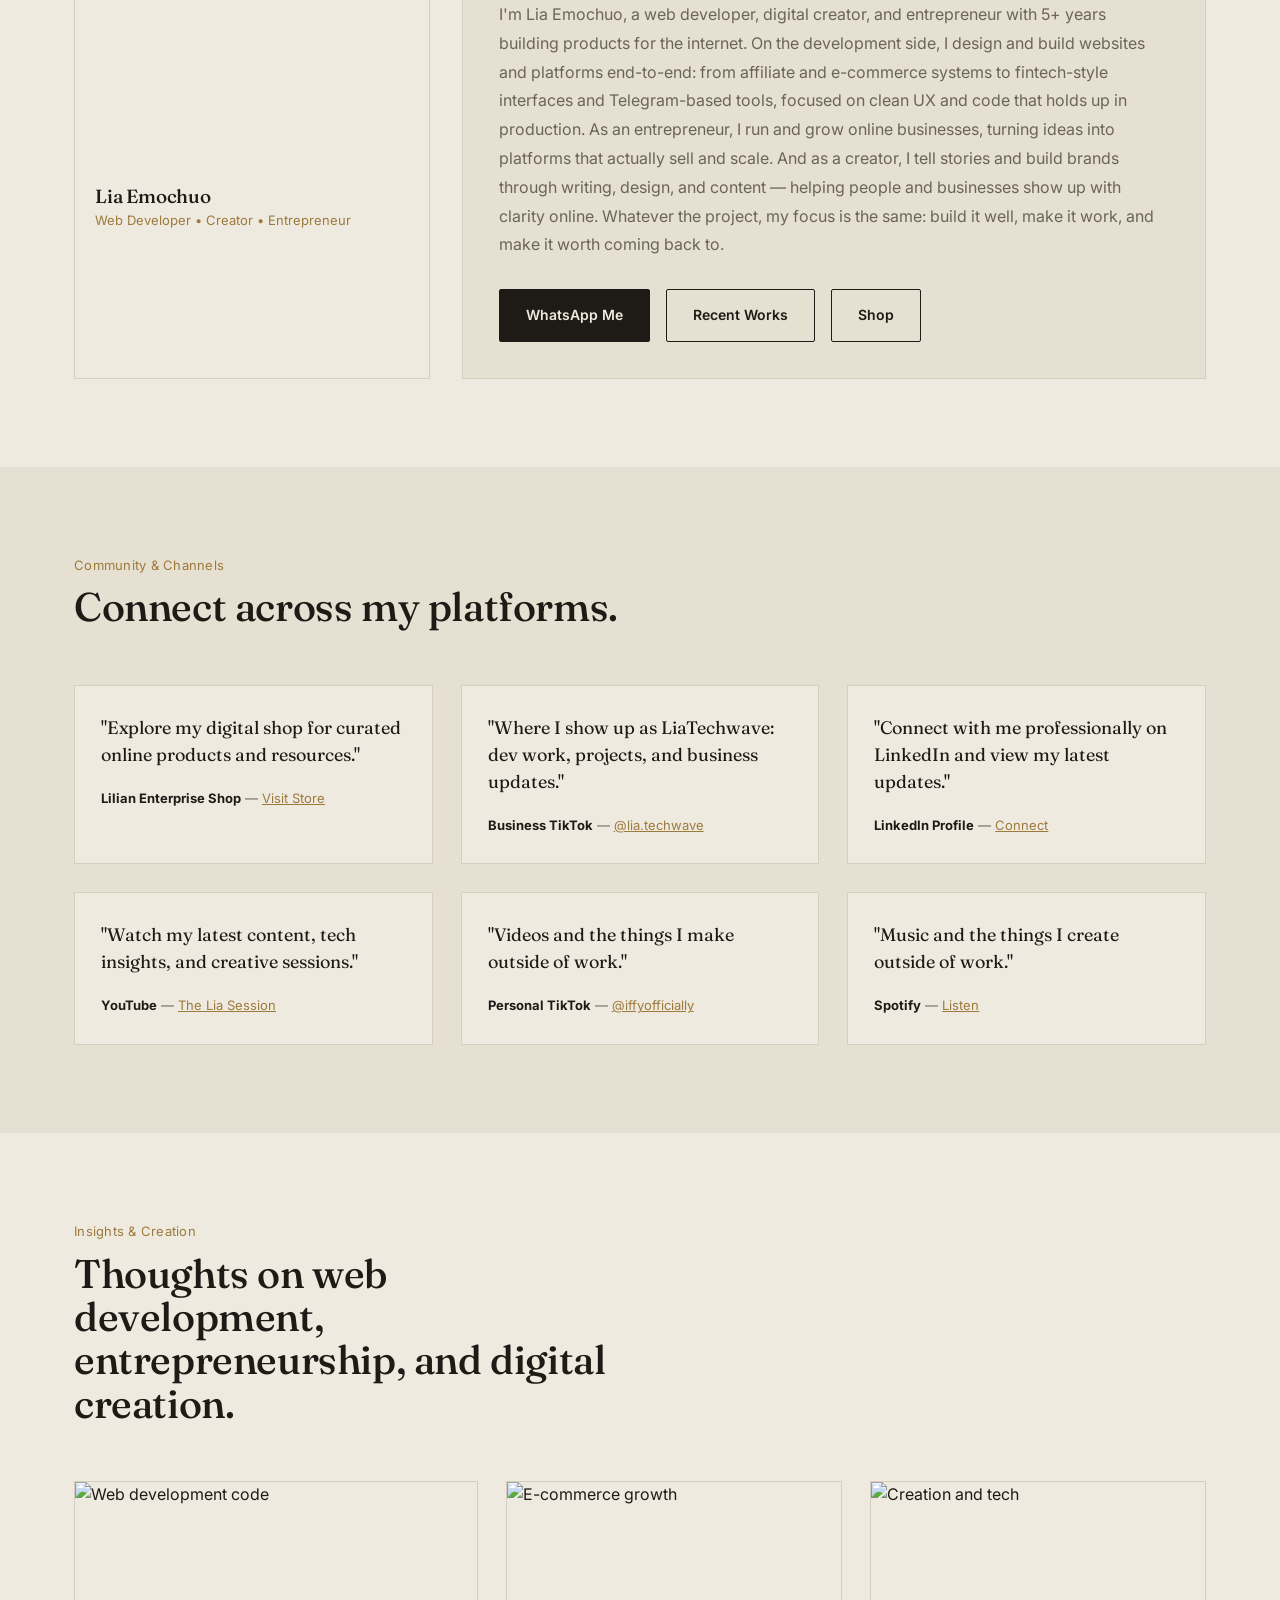
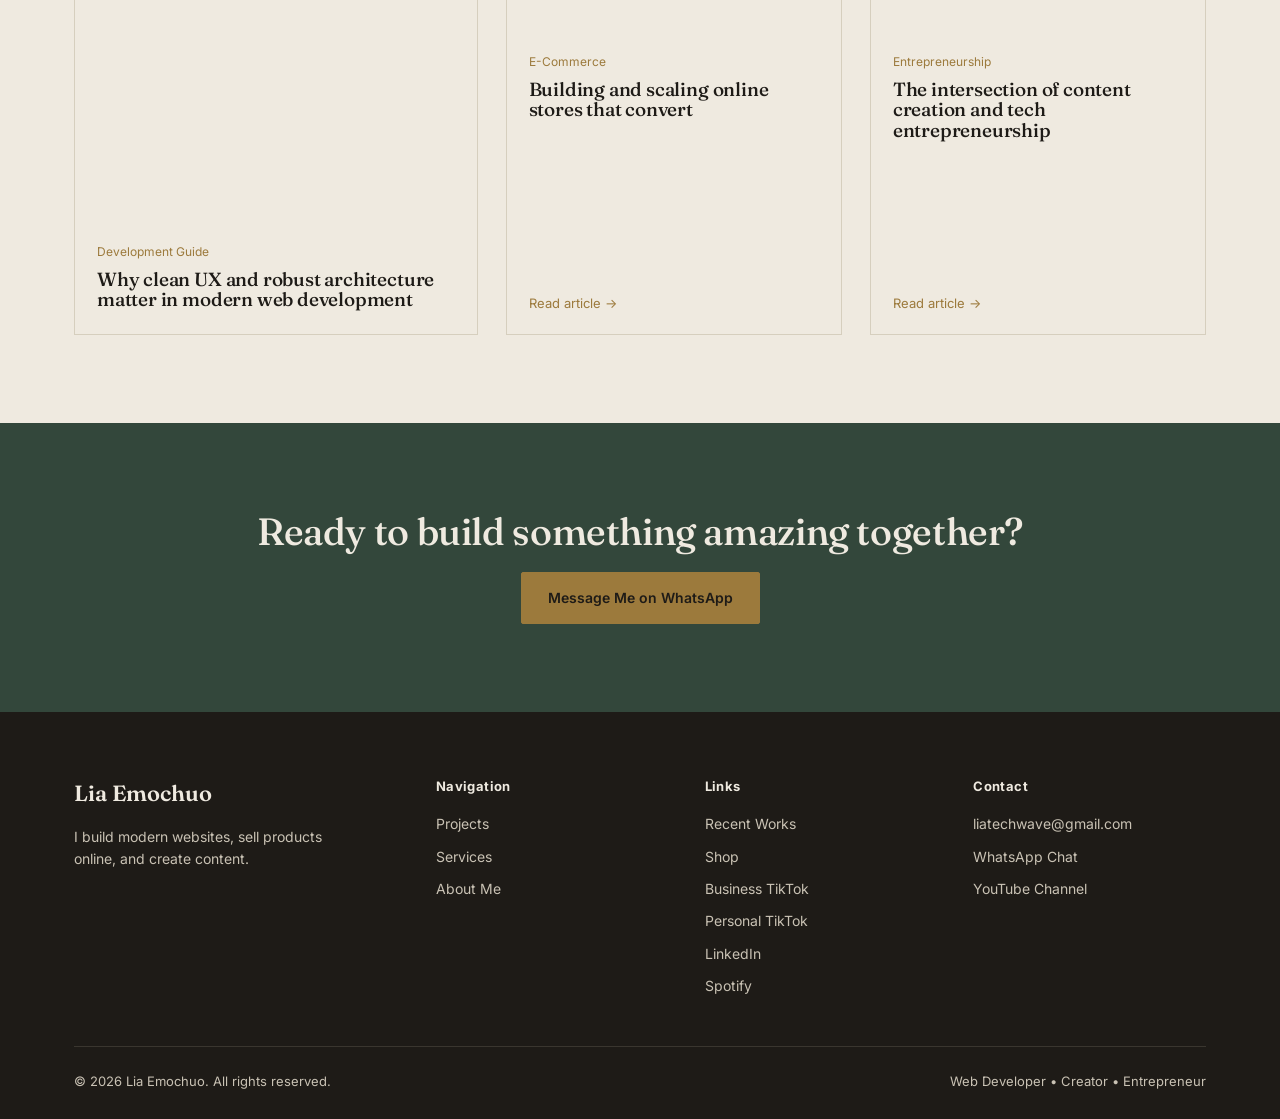
==== commit 46ceb4f3: "Add files via upload" ====
--- a/index.html
+++ b/index.html
@@ -2,294 +2,546 @@
 <html lang="en">
 <head>
 <meta charset="UTF-8">
-<meta name="viewport" content="width=device-width, initial-scale=1, viewport-fit=cover">
-<title>Lia Emochuo</title>
-<style>
-  :root{
-    --purple:#7B2FF0;
-    --magenta:#C13BA8;
-    --pink:#F0609B;
-    --ink:#2b2530;
-    --muted:#8a8290;
-    --card:#ffffff;
-    --bg:#ecebef;
-  }
-  *{box-sizing:border-box;}
-  html,body{margin:0;padding:0;}
-  body{
-    background:var(--bg);
-    font-family:-apple-system,BlinkMacSystemFont,"Segoe UI",Roboto,Helvetica,Arial,sans-serif;
-    color:var(--ink);
-    display:flex;
-    justify-content:center;
-    padding:32px 16px;
-    padding-top:calc(32px + env(safe-area-inset-top,0px));
-    padding-bottom:calc(32px + env(safe-area-inset-bottom,0px));
-  }
-  .card{
-    width:100%;
-    max-width:420px;
-    background:var(--card);
-    border-radius:28px;
-    overflow:visible;
-    box-shadow:0 20px 50px rgba(80,20,90,0.18);
-  }
-  .hero{
-    position:relative;
-    background:linear-gradient(135deg,var(--purple) 0%,var(--magenta) 55%,var(--pink) 100%);
-    border-radius:28px 28px 0 0;
-    padding:36px 28px 40px;
-    color:#fff;
-    overflow:visible;
-  }
-  .top-icons{
-    position:absolute;
-    top:28px;
-    right:24px;
-    display:flex;
-    gap:10px;
-  }
-  .icon-btn{
-    width:36px;height:36px;
-    border-radius:50%;
-    background:rgba(255,255,255,0.18);
-    border:1px solid rgba(255,255,255,0.5);
-    display:flex;align-items:center;justify-content:center;
-    cursor:pointer;
-    position:relative;
-  }
-  .icon-btn svg{width:18px;height:18px;fill:#fff;}
-  .tiktok-menu{
-    display:none;
-    position:absolute;
-    top:44px;right:0;
-    background:#fff;
-    color:var(--ink);
-    border-radius:14px;
-    box-shadow:0 12px 30px rgba(0,0,0,0.25);
-    min-width:170px;
-    overflow:hidden;
-    z-index:10;
-  }
-  .tiktok-menu.open{display:block;}
-  .tiktok-menu a{
-    display:block;
-    padding:12px 16px;
-    font-size:13.5px;
-    color:var(--ink);
-    text-decoration:none;
-    border-bottom:1px solid #f1f0f3;
-  }
-  .tiktok-menu a:last-child{border-bottom:none;}
-  .tiktok-menu a:hover{background:#f6f2fa;}
-  .avatar{
-    width:104px;height:104px;
-    border-radius:50%;
-    border:4px solid rgba(255,255,255,0.85);
-    object-fit:cover;
-    display:block;
-    box-shadow:0 6px 18px rgba(0,0,0,0.25);
-  }
-  h1{
-    font-size:28px;
-    margin:20px 0 4px;
-  }
-  .tagline{
-    font-weight:700;
-    font-size:14.5px;
-    margin:0 0 10px;
-    letter-spacing:0.2px;
-    color:#fce9f6;
-  }
-  .desc{
-    font-size:14.5px;
-    line-height:1.55;
-    color:#f4e6f2;
-    margin:0 0 24px;
-    max-width:34ch;
-  }
-  .btn{
-    display:flex;align-items:center;gap:10px;
-    width:100%;
-    padding:14px 18px;
-    border-radius:16px;
-    border:none;
-    font-size:15px;
-    font-weight:600;
-    text-decoration:none;
-    cursor:pointer;
-    color:#fff;
-    animation:pulse 2.6s ease-in-out infinite;
-  }
-  .btn svg{width:18px;height:18px;fill:#fff;flex-shrink:0;}
-  .btn-message{background:#1FAA59;}
-  .btn-work{background:#3654E0; margin-top:6px;}
-  .btn-shop{background:#E0983D; margin-top:16px;}
-  @keyframes pulse{
-    0%{box-shadow:0 0 0 0 rgba(255,255,255,0.35);}
-    70%{box-shadow:0 0 0 10px rgba(255,255,255,0);}
-    100%{box-shadow:0 0 0 0 rgba(255,255,255,0);}
-  }
-  .body-section{
-    padding:28px 28px 4px;
-  }
-  .body-section:last-of-type{padding-bottom:32px;}
-  h2{
-    font-size:20px;
-    margin:0 0 12px;
-    font-weight:700;
-    color:var(--ink);
-  }
-  .about p{
-    font-size:14.5px;
-    line-height:1.7;
-    color:#5c5560;
-    margin:0;
-  }
-  hr{
-    border:none;
-    border-top:1px solid #eee6ee;
-    margin:8px 28px;
-  }
-  .contact-row{
-    display:flex;
-    flex-direction:column;
-    gap:10px;
-  }
-  .pill-btn{
-    display:flex;align-items:center;gap:10px;
-    padding:13px 18px;
-    border-radius:14px;
-    border:1.5px solid #e6dbe6;
-    text-decoration:none;
-    color:var(--ink);
-    font-weight:600;
-    font-size:14.5px;
-    animation:pulse2 2.6s ease-in-out infinite;
-  }
-  .pill-btn svg{width:16px;height:16px;fill:var(--magenta);}
-  @keyframes pulse2{
-    0%{box-shadow:0 0 0 0 rgba(193,59,168,0.22);}
-    70%{box-shadow:0 0 0 8px rgba(193,59,168,0);}
-    100%{box-shadow:0 0 0 0 rgba(193,59,168,0);}
-  }
-  .social-desc{
-    font-size:13.5px;
-    color:var(--muted);
-    margin:0 0 14px;
-    line-height:1.5;
-  }
-  .icon-row{
-    display:flex;
-    gap:12px;
-    margin-bottom:6px;
-  }
-  .social-icon{
-    width:44px;height:44px;
-    border-radius:50%;
-    background:#f7f2f7;
-    border:1px solid #ece2ec;
-    display:flex;align-items:center;justify-content:center;
-    text-decoration:none;
-    animation:pulse2 2.8s ease-in-out infinite;
-  }
-  .social-icon svg{width:19px;height:19px;fill:var(--ink);}
-  @media (prefers-reduced-motion: reduce){
-    .btn,.pill-btn,.social-icon{animation:none;}
-  }
-</style>
+<meta name="viewport" content="width=device-width, initial-scale=1.0">
+<title>Lia Emochuo — Web Developer, Creator & Entrepreneur</title>
+<link rel="preconnect" href="https://fonts.googleapis.com">
+<link rel="preconnect" href="https://fonts.gstatic.com" crossorigin>
+<link href="https://fonts.googleapis.com/css2?family=Fraunces:opsz,wght@9..144,400;9..144,500;9..144,600&family=Inter:wght@400;500;600&display=swap" rel="stylesheet">
+<link rel="stylesheet" href="style.css">
 </head>
 <body>
-<div class="card">
-
-  <div class="hero">
-    <div class="top-icons">
-      <div class="icon-btn" id="tiktokToggle" onclick="document.getElementById('tiktokMenu').classList.toggle('open')">
-        <svg viewBox="0 0 24 24"><path d="M16.5 3c.4 2.2 2 3.9 4.2 4.2v3.1c-1.5 0-2.9-.4-4.2-1.3v6.4c0 3.4-2.7 6.1-6.1 6.1S4.3 19.8 4.3 16.4 7 10.3 10.4 10.3c.4 0 .8 0 1.1.1v3.2c-.3-.1-.7-.2-1.1-.2-1.6 0-2.9 1.3-2.9 2.9s1.3 2.9 2.9 2.9 3-1.3 3-2.9V3h3.1z"/></svg>
-        <div class="tiktok-menu" id="tiktokMenu">
-          <a href="https://www.tiktok.com/@lia.techwave" target="_blank" rel="noopener">Business TikTok</a>
-          <a href="https://www.tiktok.com/@iffyofficially" target="_blank" rel="noopener">Personal TikTok</a>
-        </div>
-      </div>
-      <a class="icon-btn" href="https://lilianenterprise.liaemochuo.workers.dev/" rel="noreferrer">
-        <svg viewBox="0 0 24 24"><path d="M14 9h3V5h-3c-2.2 0-4 1.8-4 4v2H7v4h3v7h4v-7h3l1-4h-4V9c0-.6.4-1 1-1z"/></svg>
+
+<header>
+  <nav>
+    <div class="logo" onclick="window.scrollTo({top:0, behavior:'smooth'})">Lia Emochuo</div>
+    <div class="nav-links nav-links-desktop">
+      <a href="#listings">Projects</a>
+      <a href="#services">Services</a>
+      <a href="#profile">About Me</a>
+      <a href="#insights">Content</a>
+      <a href="https://lia.lovestoblog.com/blog.php">Blog</a>
+      <a href="recent-works.html">Recent Works</a>
+      <a href="shop.html">Shop</a>
+      <a href="https://lia.lovestoblog.com/admin/login.php">Login</a>
+    </div>
+    <div class="nav-right">
+      <a href="https://wa.me/2349014608459" target="_blank" class="btn btn-solid nav-cta">Message Me</a>
+      <button class="burger" onclick="toggleMobileMenu()">
+        <span>Menu</span>
+        <svg width="16" height="16" viewBox="0 0 24 24" fill="none" stroke="currentColor" stroke-width="2"><path d="M3 12h18M3 6h18M3 18h18"/></svg>
+      </button>
+    </div>
+  </nav>
+</header>
+
+<div class="mobile-drawer" id="mobileDrawer">
+  <div class="drawer-header">
+    <div class="logo">Lia Emochuo</div>
+    <button class="close-drawer" onclick="toggleMobileMenu()">✕</button>
+  </div>
+  <div class="drawer-links">
+    <a href="#listings" onclick="toggleMobileMenu()">Projects</a>
+    <a href="#services" onclick="toggleMobileMenu()">Services</a>
+    <a href="#profile" onclick="toggleMobileMenu()">About Me</a>
+    <a href="#insights" onclick="toggleMobileMenu()">Content</a>
+    <a href="https://lia.lovestoblog.com/blog.php" onclick="toggleMobileMenu()">Blog</a>
+    <a href="recent-works.html" onclick="toggleMobileMenu()">Recent Works</a>
+    <a href="shop.html" onclick="toggleMobileMenu()">Shop</a>
+    <a href="https://lia.lovestoblog.com/admin/login.php" onclick="toggleMobileMenu()">Login</a>
+  </div>
+  <div style="margin-top:auto;padding-top:24px;">
+    <a href="https://wa.me/2349014608459" target="_blank" class="btn btn-solid" style="width:100%;justify-content:center;">Message Me Directly</a>
+  </div>
+</div>
+
+<section class="hero">
+  <div class="wrap hero-inner">
+    <div class="hero-slot">
+      <img class="hero-avatar" src="https://i.im.ge/QQOlBDF/69807.jpg" alt="Lia Emochuo">
+    </div>
+    <div class="eyebrow">Web Developer • Creator • Entrepreneur</div>
+    <p>I build modern websites, sell products online, and create content.</p>
+    <div class="hero-btns">
+      <a href="https://wa.me/2349014608459" target="_blank" rel="noopener" class="btn btn-outline" style="background:var(--paper);color:var(--ink);border-color:var(--paper);">
+        <svg viewBox="0 0 24 24"><path d="M12 2a10 10 0 0 0-8.6 15.1L2 22l5-1.3A10 10 0 1 0 12 2zm5.6 14.3c-.2.6-1.2 1.2-1.7 1.3-.4.1-1 .1-1.6-.1-.4-.1-.8-.3-1.4-.5-2.5-1.1-4.2-3.6-4.3-3.8-.1-.2-1-1.4-1-2.6 0-1.2.6-1.8.9-2.1.2-.2.5-.3.7-.3h.5c.2 0 .4 0 .5.4.2.5.7 1.7.7 1.9.1.2.1.3 0 .5-.1.2-.2.3-.3.5l-.5.5c-.2.2-.3.4-.1.7.2.3.8 1.3 1.7 2.1 1.2 1 2.1 1.4 2.4 1.5.3.1.5.1.6-.1.2-.2.7-.8.9-1.1.2-.3.4-.2.6-.1.2.1 1.5.7 1.8.8.3.1.5.2.5.3.1.2.1.7-.1 1.2z"/></svg>
+        Message me directly
       </a>
-    </div>
-
-    <img class="avatar" src="https://i.im.ge/QQOlBDF/69807.jpg" alt="Lia Emochuo">
-    <h1>Lia Emochuo</h1>
-    <p class="tagline">Web Developer • Creator • Entrepreneur</p>
-    <p class="desc">I build modern websites, sell products online, and create content.</p>
-
-    <a class="btn btn-message" href="https://wa.me/2349014608459" target="_blank" rel="noopener">
-      <svg viewBox="0 0 24 24"><path d="M12 2a10 10 0 0 0-8.6 15.1L2 22l5-1.3A10 10 0 1 0 12 2zm5.6 14.3c-.2.6-1.2 1.2-1.7 1.3-.4.1-1 .1-1.6-.1-.4-.1-.8-.3-1.4-.5-2.5-1.1-4.2-3.6-4.3-3.8-.1-.2-1-1.4-1-2.6 0-1.2.6-1.8.9-2.1.2-.2.5-.3.7-.3h.5c.2 0 .4 0 .5.4.2.5.7 1.7.7 1.9.1.2.1.3 0 .5-.1.2-.2.3-.3.5l-.5.5c-.2.2-.3.4-.1.7.2.3.8 1.3 1.7 2.1 1.2 1 2.1 1.4 2.4 1.5.3.1.5.1.6-.1.2-.2.7-.8.9-1.1.2-.3.4-.2.6-.1.2.1 1.5.7 1.8.8.3.1.5.2.5.3.1.2.1.7-.1 1.2z"/></svg>
-      Message me directly
-    </a>
-    <a class="btn btn-work" href="https://ltw.liaemochuo.workers.dev/" target="_blank" rel="noopener">
-      <svg viewBox="0 0 24 24"><path d="M4 4h16v12H4zM2 19h20v2H2z"/></svg>
-      Recent works
-    </a>
-    <a class="btn btn-shop" href="https://lilianenterprise.liaemochuo.workers.dev/" rel="noreferrer">
-      <svg viewBox="0 0 24 24"><path d="M6 2 3 6v14a2 2 0 0 0 2 2h14a2 2 0 0 0 2-2V6l-3-4zm0 2h12l1.5 2h-15zM5 8h14v12H5zm4 2v2a3 3 0 0 0 6 0v-2h-2v2a1 1 0 0 1-2 0v-2z"/></svg>
-      Shop
-    </a>
-  </div>
-
-  <div class="body-section about">
-    <h2>About</h2>
-    <p>I'm Lia Emochuo, a web developer, digital creator, and entrepreneur with 5+ years building products for the internet. On the development side, I design and build websites and platforms end-to-end: from affiliate and e-commerce systems to fintech-style interfaces and Telegram-based tools, focused on clean UX and code that holds up in production. As an entrepreneur, I run and grow online businesses, turning ideas into platforms that actually sell and scale. And as a creator, I tell stories and build brands through writing, design, and content — helping people and businesses show up with clarity online. Whatever the project, my focus is the same: build it well, make it work, and make it worth coming back to.</p>
-  </div>
-
-  <hr>
-
-  <div class="body-section">
-    <h2>Get in touch</h2>
-    <div class="contact-row">
-      <a class="pill-btn" href="mailto:liatechwave@gmail.com">
-        <svg viewBox="0 0 24 24"><path d="M2 4h20v16H2zm2 2v.01L12 12l8-5.99V6H4zm16 2.24-8 6-8-6V18h16z"/></svg>
-        Email
+      <a href="recent-works.html" class="btn btn-outline" style="background:var(--paper);color:var(--ink);border-color:var(--paper);">
+        <svg viewBox="0 0 24 24"><path d="M4 4h16v12H4zM2 19h20v2H2z"/></svg>
+        Recent works
       </a>
-      <a class="pill-btn" href="https://wa.me/2349014608459" target="_blank" rel="noopener">
-        <svg viewBox="0 0 24 24"><path d="M12 2a10 10 0 0 0-8.6 15.1L2 22l5-1.3A10 10 0 1 0 12 2zm5.6 14.3c-.2.6-1.2 1.2-1.7 1.3-.4.1-1 .1-1.6-.1-.4-.1-.8-.3-1.4-.5-2.5-1.1-4.2-3.6-4.3-3.8-.1-.2-1-1.4-1-2.6 0-1.2.6-1.8.9-2.1.2-.2.5-.3.7-.3h.5c.2 0 .4 0 .5.4.2.5.7 1.7.7 1.9.1.2.1.3 0 .5-.1.2-.2.3-.3.5l-.5.5c-.2.2-.3.4-.1.7.2.3.8 1.3 1.7 2.1 1.2 1 2.1 1.4 2.4 1.5.3.1.5.1.6-.1.2-.2.7-.8.9-1.1.2-.3.4-.2.6-.1.2.1 1.5.7 1.8.8.3.1.5.2.5.3.1.2.1.7-.1 1.2z"/></svg>
-        WhatsApp
+      <a href="shop.html" class="btn btn-outline" style="background:var(--paper);color:var(--ink);border-color:var(--paper);">
+        <svg viewBox="0 0 24 24"><path d="M6 2 3 6v14a2 2 0 0 0 2 2h14a2 2 0 0 0 2-2V6l-3-4zm0 2h12l1.5 2h-15zM5 8h14v12H5zm4 2v2a3 3 0 0 0 6 0v-2h-2v2a1 1 0 0 1-2 0v-2z"/></svg>
+        Shop
       </a>
     </div>
-  </div>
-
-  <hr>
-
-  <div class="body-section">
-    <h2>Business socials</h2>
-    <p class="social-desc">Where I show up as LiaTechwave — my dev work, projects, and business updates.</p>
-    <div class="icon-row">
-      <a class="social-icon" href="https://www.linkedin.com/in/ifunanya-emochuo-1617b3268?trk=contact-info" target="_blank" rel="noopener">
-        <svg viewBox="0 0 24 24"><path d="M4.98 3.5a2.5 2.5 0 1 1 0 5 2.5 2.5 0 0 1 0-5zM3 9h4v12H3zM9 9h3.8v1.7h.05c.53-1 1.83-2 3.77-2 4.03 0 4.78 2.65 4.78 6.1V21h-4v-5.6c0-1.34-.02-3.07-1.87-3.07-1.87 0-2.16 1.46-2.16 2.97V21H9z"/></svg>
-      </a>
-      <a class="social-icon" href="https://www.tiktok.com/@lia.techwave" target="_blank" rel="noopener">
-        <svg viewBox="0 0 24 24"><path d="M16.5 3c.4 2.2 2 3.9 4.2 4.2v3.1c-1.5 0-2.9-.4-4.2-1.3v6.4c0 3.4-2.7 6.1-6.1 6.1S4.3 19.8 4.3 16.4 7 10.3 10.4 10.3c.4 0 .8 0 1.1.1v3.2c-.3-.1-.7-.2-1.1-.2-1.6 0-2.9 1.3-2.9 2.9s1.3 2.9 2.9 2.9 3-1.3 3-2.9V3h3.1z"/></svg>
-      </a>
-      <a class="social-icon" href="https://lilianenterprise.liaemochuo.workers.dev/" rel="noreferrer">
-        <svg viewBox="0 0 24 24"><path d="M14 9h3V5h-3c-2.2 0-4 1.8-4 4v2H7v4h3v7h4v-7h3l1-4h-4V9c0-.6.4-1 1-1z"/></svg>
-      </a>
-    </div>
-  </div>
-
-  <div class="body-section">
-    <h2>Personal socials</h2>
-    <p class="social-desc">Music, videos, and the things I make outside of work.</p>
-    <div class="icon-row">
-      <a class="social-icon" href="https://www.tiktok.com/@iffyofficially" target="_blank" rel="noopener">
-        <svg viewBox="0 0 24 24"><path d="M16.5 3c.4 2.2 2 3.9 4.2 4.2v3.1c-1.5 0-2.9-.4-4.2-1.3v6.4c0 3.4-2.7 6.1-6.1 6.1S4.3 19.8 4.3 16.4 7 10.3 10.4 10.3c.4 0 .8 0 1.1.1v3.2c-.3-.1-.7-.2-1.1-.2-1.6 0-2.9 1.3-2.9 2.9s1.3 2.9 2.9 2.9 3-1.3 3-2.9V3h3.1z"/></svg>
-      </a>
-      <a class="social-icon" href="https://youtube.com/@theliasession?si=EQkOwvP-VpFEfYRy" target="_blank" rel="noopener">
-        <svg viewBox="0 0 24 24"><path d="M22 12s0-3.2-.4-4.7a2.9 2.9 0 0 0-2-2C17.9 5 12 5 12 5s-5.9 0-7.6.3a2.9 2.9 0 0 0-2 2C2 8.8 2 12 2 12s0 3.2.4 4.7a2.9 2.9 0 0 0 2 2C6.1 19 12 19 12 19s5.9 0 7.6-.3a2.9 2.9 0 0 0 2-2C22 15.2 22 12 22 12zM10 15.5v-7l6 3.5z"/></svg>
-      </a>
-      <a class="social-icon" href="https://open.spotify.com/artist/0fc3c7pSNfN4Z7sBU1VH8W" target="_blank" rel="noopener">
-        <svg viewBox="0 0 24 24"><path d="M12 2a10 10 0 1 0 0 20 10 10 0 0 0 0-20zm4.6 14.4a.7.7 0 0 1-1 .2c-2.6-1.6-5.9-2-9.8-1.1a.7.7 0 1 1-.3-1.4c4.2-1 7.9-.5 10.8 1.3.4.2.5.7.3 1zm1.2-2.8a.9.9 0 0 1-1.2.3c-3-1.8-7.5-2.4-11-1.3a.9.9 0 1 1-.5-1.7c4-1.2 9-.5 12.4 1.5.4.3.5.9.3 1.2zm.1-2.9C14.6 8.6 9 8.4 5.7 9.4a1 1 0 1 1-.6-2c3.8-1.1 10-.9 13.9 1.4a1 1 0 1 1-1.1 1.9z"/></svg>
-      </a>
-    </div>
-  </div>
-
+    <div class="stat-row">
+      <div><div class="num">5+</div><div class="label">Years Building Online</div></div>
+      <div><div class="num">100%</div><div class="label">Production-Ready Code</div></div>
+      <div><div class="num">360°</div><div class="label">Digital Creation</div></div>
+    </div>
+    <a href="#listings" class="btn btn-solid" style="margin-top:40px;">Explore Projects <span class="btn-arrow">→</span></a>
+  </div>
+  <div class="hero-card">
+    <div style="display:flex;align-items:center;">
+      <div class="agent-cluster">
+        <img src="https://i.im.ge/QQOlBDF/69807.jpg" alt="Lia Emochuo">
+      </div>
+      <div class="agents-text"><b>Lia Emochuo</b><span>Web Developer • Creator • Entrepreneur</span></div>
+    </div>
+    <div class="rating"><span class="stars">★★★★★</span> Verified Creator</div>
+  </div>
+</section>
+
+<div class="search-filter-section" id="listings">
+  <div class="wrap">
+    <div class="filter-container">
+      <div class="search-bar">
+        <input type="text" id="propertySearchInput" placeholder="Search by title, technology or feature..." oninput="filterListings()">
+        <button onclick="filterListings()">Search</button>
+      </div>
+      <div class="filter-tabs">
+        <button class="filter-btn active" onclick="setCategoryFilter('all', this)">All Projects</button>
+        <button class="filter-btn" onclick="setCategoryFilter('web', this)">Web Apps & Platforms</button>
+        <button class="filter-btn" onclick="setCategoryFilter('ecommerce', this)">E-Commerce & Shop</button>
+        <button class="filter-btn" onclick="setCategoryFilter('content', this)">Content & Media</button>
+      </div>
+    </div>
+  </div>
 </div>
+
+<section style="background:var(--paper-2);padding-top:40px;">
+  <div class="wrap">
+    <div class="section-head" style="margin-bottom:36px;">
+      <div class="eyebrow">Recent Works & Digital Products</div>
+      <h2>Engineered for performance, built for scale.</h2>
+    </div>
+    <div class="listing-grid" id="listingGridContainer">
+      <!-- Projects populated dynamically via JavaScript -->
+    </div>
+  </div>
+</section>
+
+<section id="services">
+  <div class="wrap">
+    <div class="section-head">
+      <div class="eyebrow">Development Process</div>
+      <h2>How I bring your ideas to life.</h2>
+      <p>From initial architecture to deployment and monetization, every step is executed with precision.</p>
+    </div>
+
+    <div class="step">
+      <div class="step-num">01</div>
+      <div>
+        <h3>Define &amp; Architect</h3>
+        <p>A focused consultation on requirements, target audience, and tech stack — ensuring the solution matches your business goals.</p>
+      </div>
+      <img src="https://images.unsplash.com/photo-1531482615713-2afd69097998?fm=jpg&q=70&w=1000&auto=format&fit=crop" alt="Developer wireframing and planning">
+    </div>
+    <div class="step">
+      <div class="step-num">02</div>
+      <div>
+        <h3>Build &amp; Refine</h3>
+        <p>Writing clean, responsive code with modern frameworks, robust UX, and seamless backend integrations.</p>
+      </div>
+      <img src="https://images.unsplash.com/photo-1555066931-4365d14bab8c?fm=jpg&q=70&w=1000&auto=format&fit=crop" alt="Code editor screen">
+    </div>
+    <div class="step rule">
+      <div class="step-num">03</div>
+      <div>
+        <h3>Launch &amp; Scale</h3>
+        <p>Rigorous testing, deployment, and ongoing optimization so your digital product thrives in production.</p>
+      </div>
+      <img src="https://images.unsplash.com/photo-1460925895917-afdab827c52f?fm=jpg&q=70&w=1000&auto=format&fit=crop" alt="Digital growth and analytics dashboard">
+    </div>
+  </div>
+</section>
+
+<section style="padding-top:0;">
+  <div class="wrap">
+    <div class="section-head">
+      <div class="eyebrow">What I Do</div>
+      <h2>Web development, online selling, and content creation.</h2>
+    </div>
+    <div class="services">
+      <div class="service-row" onclick="openServiceModal('Web Development')" style="cursor:pointer;">
+        <svg class="icon" viewBox="0 0 24 24" fill="none" stroke="currentColor" stroke-width="1.4"><path d="M16 18l6-6-6-6M8 6l-6 6 6 6"/></svg>
+        <div><h4>Web Development →</h4><p>Modern, responsive websites and web apps, built with clean UX and code that holds up in production.</p></div>
+      </div>
+      <div class="service-row" onclick="openServiceModal('Selling Products Online')" style="cursor:pointer;">
+        <svg class="icon" viewBox="0 0 24 24" fill="none" stroke="currentColor" stroke-width="1.4"><circle cx="9" cy="21" r="1"/><circle cx="20" cy="21" r="1"/><path d="M1 1h4l2.68 13.39a2 2 0 0 0 2 1.61h9.72a2 2 0 0 0 2-1.61L23 6H6"/></svg>
+        <div><h4>Selling Products Online →</h4><p>Online stores and affiliate systems that turn visitors into paying customers.</p></div>
+      </div>
+      <div class="service-row" onclick="openServiceModal('Content Creation')" style="cursor:pointer;border-bottom:none;">
+        <svg class="icon" viewBox="0 0 24 24" fill="none" stroke="currentColor" stroke-width="1.4"><path d="M12 20h9M16.5 3.5a2.121 2.121 0 0 1 3 3L7 19l-4 1 1-4L16.5 3.5z"/></svg>
+        <div><h4>Content Creation →</h4><p>Storytelling, design, and content that help your brand show up with clarity online.</p></div>
+      </div>
+    </div>
+  </div>
+</section>
+
+<section class="excellence">
+  <div class="wrap">
+    <img src="https://images.unsplash.com/photo-1522071820081-009f0129c71c?fm=jpg&q=70&w=1000&auto=format&fit=crop" alt="Collaborative development environment">
+    <div>
+      <div class="eyebrow">Standards of Excellence</div>
+      <h2>Building products that actually sell and scale.</h2>
+      <p>I build with a focus on clean UX, production-grade code, and sustainable business growth. Whether you need a full web platform or a digital storefront, the execution is meticulous.</p>
+      <div class="excellence-stats">
+        <div><div class="num">5+</div><div class="label">Years Experience</div></div>
+        <div><div class="num">End-to-End</div><div class="label">Design & Code</div></div>
+        <div><div class="num">100%</div><div class="label">Client Focus</div></div>
+      </div>
+    </div>
+  </div>
+</section>
+
+<section id="profile">
+  <div class="wrap">
+    <div class="section-head">
+      <div class="eyebrow">Profile & Background</div>
+      <h2>Meet Lia Emochuo.</h2>
+    </div>
+    <div class="team-grid">
+      <div class="team-card">
+        <img src="https://i.im.ge/QQOlBDF/69807.jpg" alt="Lia Emochuo">
+        <div class="team-info">
+          <h4>Lia Emochuo</h4>
+          <div class="role">Web Developer • Creator • Entrepreneur</div>
+        </div>
+      </div>
+      <div style="grid-column: span 2; display:flex; flex-direction:column; justify-content:center; gap:20px; background:var(--paper-2); padding:36px; border:1px solid var(--line);">
+        <h3 style="font-family:'Fraunces',serif; font-size:26px;">"I build modern websites, sell products online, and create content."</h3>
+        <p style="color:var(--muted); line-height:1.8;">
+          I'm Lia Emochuo, a web developer, digital creator, and entrepreneur with 5+ years building products for the internet. On the development side, I design and build websites and platforms end-to-end: from affiliate and e-commerce systems to fintech-style interfaces and Telegram-based tools, focused on clean UX and code that holds up in production. As an entrepreneur, I run and grow online businesses, turning ideas into platforms that actually sell and scale. And as a creator, I tell stories and build brands through writing, design, and content — helping people and businesses show up with clarity online. Whatever the project, my focus is the same: build it well, make it work, and make it worth coming back to.
+        </p>
+        <div style="display:flex;gap:16px;flex-wrap:wrap;margin-top:10px;">
+          <a href="https://wa.me/2349014608459" target="_blank" class="btn btn-solid">WhatsApp Me</a>
+          <a href="recent-works.html" class="btn btn-outline">Recent Works</a>
+          <a href="shop.html" class="btn btn-outline">Shop</a>
+        </div>
+      </div>
+    </div>
+  </div>
+</section>
+
+<section style="background:var(--paper-2);">
+  <div class="wrap">
+    <div class="section-head">
+      <div class="eyebrow">Community & Channels</div>
+      <h2>Connect across my platforms.</h2>
+    </div>
+    <div class="testi-grid">
+      <div class="testi">
+        <p>"Explore my digital shop for curated online products and resources."</p>
+        <div class="who"><b>Lilian Enterprise Shop</b> — <a href="shop.html" style="color:var(--gold);text-decoration:underline;">Visit Store</a></div>
+      </div>
+      <div class="testi">
+        <p>"Where I show up as LiaTechwave: dev work, projects, and business updates."</p>
+        <div class="who"><b>Business TikTok</b> — <a href="https://www.tiktok.com/@lia.techwave" target="_blank" rel="noopener" style="color:var(--gold);text-decoration:underline;">@lia.techwave</a></div>
+      </div>
+      <div class="testi">
+        <p>"Connect with me professionally on LinkedIn and view my latest updates."</p>
+        <div class="who"><b>LinkedIn Profile</b> — <a href="https://www.linkedin.com/in/ifunanya-emochuo-1617b3268?trk=contact-info" target="_blank" rel="noopener" style="color:var(--gold);text-decoration:underline;">Connect</a></div>
+      </div>
+      <div class="testi">
+        <p>"Watch my latest content, tech insights, and creative sessions."</p>
+        <div class="who"><b>YouTube</b> — <a href="https://youtube.com/@theliasession?si=EQkOwvP-VpFEfYRy" target="_blank" rel="noopener" style="color:var(--gold);text-decoration:underline;">The Lia Session</a></div>
+      </div>
+      <div class="testi">
+        <p>"Videos and the things I make outside of work."</p>
+        <div class="who"><b>Personal TikTok</b> — <a href="https://www.tiktok.com/@iffyofficially" target="_blank" rel="noopener" style="color:var(--gold);text-decoration:underline;">@iffyofficially</a></div>
+      </div>
+      <div class="testi">
+        <p>"Music and the things I create outside of work."</p>
+        <div class="who"><b>Spotify</b> — <a href="https://open.spotify.com/artist/0fc3c7pSNfN4Z7sBU1VH8W" target="_blank" rel="noopener" style="color:var(--gold);text-decoration:underline;">Listen</a></div>
+      </div>
+    </div>
+  </div>
+</section>
+
+<section id="insights">
+  <div class="wrap">
+    <div class="section-head">
+      <div class="eyebrow">Insights & Creation</div>
+      <h2>Thoughts on web development, entrepreneurship, and digital creation.</h2>
+    </div>
+    <div class="insight-grid">
+      <div class="insight-feature" onclick="openInsightModal('Why clean UX and robust architecture matter in modern web development', 'Development Guide', 'https://images.unsplash.com/photo-1555066931-4365d14bab8c?fm=jpg&q=70&w=900&auto=format&fit=crop')">
+        <img src="https://images.unsplash.com/photo-1555066931-4365d14bab8c?fm=jpg&q=70&w=900&auto=format&fit=crop" alt="Web development code">
+        <div class="insight-body">
+          <div class="insight-tag">Development Guide</div>
+          <h4>Why clean UX and robust architecture matter in modern web development</h4>
+        </div>
+      </div>
+      <div class="insight-small" onclick="openInsightModal('Building and scaling online stores that convert', 'E-Commerce', 'https://images.unsplash.com/photo-1460925895917-afdab827c52f?fm=jpg&q=70&w=700&auto=format&fit=crop')">
+        <img src="https://images.unsplash.com/photo-1460925895917-afdab827c52f?fm=jpg&q=70&w=700&auto=format&fit=crop" alt="E-commerce growth">
+        <div class="insight-small-body">
+          <div>
+            <div class="insight-tag">E-Commerce</div>
+            <h4>Building and scaling online stores that convert</h4>
+          </div>
+          <span style="font-size:13px;color:var(--gold);">Read article →</span>
+        </div>
+      </div>
+      <div class="insight-small" onclick="openInsightModal('The intersection of content creation and tech entrepreneurship', 'Entrepreneurship', 'https://images.unsplash.com/photo-1531482615713-2afd69097998?fm=jpg&q=70&w=700&auto=format&fit=crop')">
+        <img src="https://images.unsplash.com/photo-1531482615713-2afd69097998?fm=jpg&q=70&w=700&auto=format&fit=crop" alt="Creation and tech">
+        <div class="insight-small-body">
+          <div>
+            <div class="insight-tag">Entrepreneurship</div>
+            <h4>The intersection of content creation and tech entrepreneurship</h4>
+          </div>
+          <span style="font-size:13px;color:var(--gold);">Read article →</span>
+        </div>
+      </div>
+    </div>
+  </div>
+</section>
+
+<section class="cta-band">
+  <div class="wrap">
+    <h2>Ready to build something amazing together?</h2>
+    <a href="https://wa.me/2349014608459" target="_blank" class="btn btn-solid">Message Me on WhatsApp</a>
+  </div>
+</section>
+
+<footer>
+  <div class="wrap">
+    <div class="foot-grid">
+      <div>
+        <div class="logo">Lia Emochuo</div>
+        <p style="max-width:280px;font-size:14px;">I build modern websites, sell products online, and create content.</p>
+      </div>
+      <div>
+        <h5>Navigation</h5>
+        <ul>
+          <li><a href="#listings">Projects</a></li>
+          <li><a href="#services">Services</a></li>
+          <li><a href="#profile">About Me</a></li>
+        </ul>
+      </div>
+      <div>
+        <h5>Links</h5>
+        <ul>
+          <li><a href="recent-works.html">Recent Works</a></li>
+          <li><a href="shop.html">Shop</a></li>
+          <li><a href="https://www.tiktok.com/@lia.techwave" target="_blank">Business TikTok</a></li>
+          <li><a href="https://www.tiktok.com/@iffyofficially" target="_blank">Personal TikTok</a></li>
+          <li><a href="https://www.linkedin.com/in/ifunanya-emochuo-1617b3268?trk=contact-info" target="_blank">LinkedIn</a></li>
+          <li><a href="https://open.spotify.com/artist/0fc3c7pSNfN4Z7sBU1VH8W" target="_blank">Spotify</a></li>
+        </ul>
+      </div>
+      <div>
+        <h5>Contact</h5>
+        <ul>
+          <li><a href="https://mail.google.com/mail/?view=cm&amp;fs=1&amp;to=liatechwave@gmail.com&amp;su=Website%20Inquiry" target="_blank" rel="noopener">liatechwave@gmail.com</a></li>
+          <li><a href="https://wa.me/2349014608459" target="_blank">WhatsApp Chat</a></li>
+          <li><a href="https://youtube.com/@theliasession?si=EQkOwvP-VpFEfYRy" target="_blank">YouTube Channel</a></li>
+        </ul>
+      </div>
+    </div>
+    <div class="bottom">
+      <span>© 2026 Lia Emochuo. All rights reserved.</span>
+      <span>Web Developer • Creator • Entrepreneur</span>
+    </div>
+  </div>
+</footer>
+
+<div class="modal-overlay" id="generalModal" onclick="checkModalBackdrop(event)">
+  <div class="modal-card" id="modalContentContainer">
+    <!-- Dynamic modal content -->
+  </div>
+</div>
+
+<div class="toast" id="toastNotification">Action completed successfully</div>
+
+<script>
+  // Complete Projects Database
+  const projects = [
+    {
+      id: 1,
+      title: "LTW Recent Works Platform",
+      category: "web",
+      price: "Portfolio Web App",
+      tech: "Full-Stack • Clean UX",
+      image: "https://images.unsplash.com/photo-1460925895917-afdab827c52f?fm=jpg&q=70&w=900&auto=format&fit=crop",
+      description: "A centralized platform showcasing modern web development projects, client solutions, and production-grade code archives.",
+      link: "recent-works.html"
+    },
+    {
+      id: 2,
+      title: "Lilian Enterprise Store",
+      category: "ecommerce",
+      price: "E-Commerce System",
+      tech: "Online Store • Digital Products",
+      image: "https://images.unsplash.com/photo-1556742049-0a67d553c2a5?fm=jpg&q=70&w=900&auto=format&fit=crop",
+      description: "An e-commerce platform built to sell products online seamlessly with secure checkout flows and digital product delivery.",
+      link: "shop.html"
+    },
+    {
+      id: 5,
+      title: "The Lia Session Content Hub",
+      category: "content",
+      price: "Media & Branding",
+      tech: "Storytelling • YouTube & TikTok",
+      image: "https://images.unsplash.com/photo-1611162617474-5b21e879e113?fm=jpg&q=70&w=900&auto=format&fit=crop",
+      description: "Digital storytelling and educational content hub sharing insights on web development, entrepreneurship, and building online brands.",
+      link: "https://youtube.com/@theliasession?si=EQkOwvP-VpFEfYRy"
+    }
+  ];
+
+  let currentCategory = 'all';
+
+  // Render Projects
+  function renderListings(list) {
+    const container = document.getElementById('listingGridContainer');
+    if (!list || list.length === 0) {
+      container.innerHTML = `
+        <div style="grid-column: 1/-1; text-align:center; padding:60px 20px;">
+          <h4 style="font-family:'Fraunces',serif; font-size:22px; margin-bottom:10px;">No projects matched your search</h4>
+          <p style="color:var(--muted); margin-bottom:20px;">Try adjusting your keywords or clearing the active filter.</p>
+          <button class="btn btn-outline" onclick="resetSearch()">View All Projects</button>
+        </div>
+      `;
+      return;
+    }
+
+    container.innerHTML = list.map(item => `
+      <div class="listing-card" onclick="openPropertyDetail(${item.id})">
+        <img src="${item.image}" alt="${item.title}" onerror="this.src='https://placehold.co/900x600/E6E0D2/1E1B17?text=Lia+Project'">
+        <div class="listing-body">
+          <div class="listing-loc">${item.tech}</div>
+          <h4>${item.title}</h4>
+          <div class="listing-price">${item.price}</div>
+          <div class="listing-meta"><span>View Project</span><span>→</span></div>
+        </div>
+      </div>
+    `).join('') + `
+      <div class="listing-card" style="display:flex;align-items:center;justify-content:center;text-align:center;padding:40px 28px;background:var(--paper);">
+        <div>
+          <h4 style="margin-bottom:10px;">Have a custom project in mind?</h4>
+          <p style="color:var(--muted);font-size:14px;margin-bottom:20px;">Let's discuss your requirements and build something exceptional together.</p>
+          <a href="https://wa.me/2349014608459" target="_blank" class="btn btn-outline">Message Me</a>
+        </div>
+      </div>
+    `;
+  }
+
+  // Filter projects by category & search input
+  function filterListings() {
+    const query = document.getElementById('propertySearchInput').value.toLowerCase();
+    const filtered = projects.filter(item => {
+      const matchesCategory = currentCategory === 'all' || item.category === currentCategory;
+      const matchesQuery = item.title.toLowerCase().includes(query) || item.tech.toLowerCase().includes(query) || item.description.toLowerCase().includes(query);
+      return matchesCategory && matchesQuery;
+    });
+    renderListings(filtered);
+  }
+
+  function setCategoryFilter(cat, btnEl) {
+    currentCategory = cat;
+    document.querySelectorAll('.filter-btn').forEach(b => b.classList.remove('active'));
+    btnEl.classList.add('active');
+    filterListings();
+  }
+
+  function resetSearch() {
+    document.getElementById('propertySearchInput').value = '';
+    currentCategory = 'all';
+    document.querySelectorAll('.filter-btn').forEach((b, idx) => {
+      if (idx === 0) b.classList.add('active');
+      else b.classList.remove('active');
+    });
+    renderListings(projects);
+  }
+
+  // Mobile Drawer Toggle
+  function toggleMobileMenu() {
+    const drawer = document.getElementById('mobileDrawer');
+    drawer.classList.toggle('open');
+  }
+
+  // Modal handlers
+  function openModalHTML(htmlContent) {
+    const overlay = document.getElementById('generalModal');
+    const container = document.getElementById('modalContentContainer');
+    container.innerHTML = `<button class="modal-close" onclick="closeModal()">✕</button>` + htmlContent;
+    overlay.classList.add('active');
+  }
+
+  function closeModal() {
+    const overlay = document.getElementById('generalModal');
+    overlay.classList.remove('active');
+  }
+
+  function checkModalBackdrop(e) {
+    if (e.target.id === 'generalModal') {
+      closeModal();
+    }
+  }
+
+  // Project Detail Modal
+  function openPropertyDetail(id) {
+    const proj = projects.find(p => p.id === id);
+    if (!proj) return;
+    openModalHTML(`
+      <div style="margin-bottom:20px;">
+        <div class="eyebrow">${proj.tech}</div>
+        <h2>${proj.title}</h2>
+        <div style="font-size:22px;font-weight:600;color:var(--gold);margin-top:6px;">${proj.price}</div>
+      </div>
+      <img src="${proj.image}" alt="${proj.title}" style="width:100%;height:300px;object-fit:cover;margin-bottom:20px;border-radius:2px;">
+      <p style="color:var(--muted);margin-bottom:28px;line-height:1.7;">${proj.description}</p>
+      <div style="display:flex;gap:12px;flex-wrap:wrap;">
+        <a href="${proj.link}" target="_blank" class="btn btn-solid">Visit Live Project / Link</a>
+        <a href="https://wa.me/2349014608459" target="_blank" class="btn btn-outline">Inquire on WhatsApp</a>
+      </div>
+    `);
+  }
+
+  // Service Modal
+  function openServiceModal(serviceName) {
+    openModalHTML(`
+      <h2 style="margin-bottom:8px;">${serviceName}</h2>
+      <p style="color:var(--muted);font-size:14px;margin-bottom:24px;">Professional web development and digital solutions by Lia Emochuo.</p>
+      <p style="margin-bottom:20px;line-height:1.7;color:var(--ink);">I design and build websites, online stores, and digital products end-to-end with clean UX, robust code, and a focus on scalability and conversion.</p>
+      <div style="background:var(--paper-2);padding:18px;border-left:3px solid var(--gold);margin-bottom:24px;font-size:14px;">
+        <b>Ready to build your project?</b> Reach out directly via WhatsApp or email to discuss your requirements.
+      </div>
+      <div style="display:flex;gap:12px;flex-wrap:wrap;">
+        <a href="https://wa.me/2349014608459" target="_blank" class="btn btn-solid">Message Me on WhatsApp</a>
+        <a href="https://mail.google.com/mail/?view=cm&amp;fs=1&amp;to=liatechwave@gmail.com&amp;su=Website%20Inquiry" target="_blank" rel="noopener" class="btn btn-outline">Send Email</a>
+      </div>
+    `);
+  }
+
+  // Insight Modal
+  function openInsightModal(title, tag, imgUrl) {
+    openModalHTML(`
+      <div class="eyebrow">${tag}</div>
+      <h2 style="margin-bottom:16px;">${title}</h2>
+      <img src="${imgUrl}" alt="${title}" style="width:100%;height:260px;object-fit:cover;margin-bottom:20px;border-radius:2px;">
+      <p style="color:var(--muted);margin-bottom:16px;line-height:1.7;">Building modern digital products requires a balance of clean architecture, engaging user experience, and practical business strategy. Through my work in web development and content creation, I focus on delivering solutions that are both functional and impactful.</p>
+      <p style="color:var(--muted);margin-bottom:24px;line-height:1.7;">Whether you are launching an online store, a custom web app, or building your digital brand, getting the details right makes all the difference.</p>
+      <button class="btn btn-solid" onclick="closeModal()">Close Article</button>
+    `);
+  }
+
+  // Toast Notification
+  function showToast(message) {
+    const toast = document.getElementById('toastNotification');
+    toast.textContent = message;
+    toast.classList.add('show');
+    setTimeout(() => {
+      toast.classList.remove('show');
+    }, 4000);
+  }
+
+  // Initialize on load
+  window.onload = function() {
+    renderListings(projects);
+  }
+</script>
+
 </body>
-</html>
+</html>
--- a/style.css
+++ b/style.css
@@ -0,0 +1,306 @@
+  :root{
+    --ink:#1E1B17;
+    --paper:#EFEAE0;
+    --paper-2:#E6E0D2;
+    --gold:#9C7A3C;
+    --forest:#33473B;
+    --line:#D6CFBE;
+    --muted:#6B6459;
+  }
+  *{box-sizing:border-box;margin:0;padding:0;}
+  html{scroll-behavior:smooth;}
+  body{
+    background:var(--paper);
+    color:var(--ink);
+    font-family:'Inter',sans-serif;
+    font-size:16px;
+    line-height:1.6;
+    -webkit-font-smoothing:antialiased;
+  }
+  img{max-width:100%;display:block;object-fit:cover;}
+  a{color:inherit;text-decoration:none;}
+  .wrap{max-width:1180px;margin:0 auto;padding:0 24px;}
+  h1,h2,h3,h4{font-family:'Fraunces',serif;font-weight:500;letter-spacing:-0.01em;line-height:1.08;}
+  .eyebrow{font-size:13px;color:var(--gold);letter-spacing:0.02em;margin-bottom:10px;}
+  .btn{
+    display:inline-flex;align-items:center;gap:8px;
+    padding:14px 26px;border-radius:2px;font-size:14px;font-weight:600;
+    border:1px solid var(--ink);transition:all .2s ease;cursor:pointer;
+  }
+  .btn-solid{background:var(--ink);color:var(--paper);}
+  .btn-solid:hover{background:var(--forest);border-color:var(--forest);}
+  .btn-outline{background:transparent;color:var(--ink);}
+  .btn-outline:hover{background:var(--ink);color:var(--paper);}
+  section{padding:88px 0;}
+  .rule{border-top:1px solid var(--line);}
+  .grid{display:grid;gap:32px;}
+
+  /* ---------- Nav ---------- */
+  header{position:sticky;top:0;z-index:40;background:rgba(239,234,224,0.95);backdrop-filter:blur(6px);border-bottom:1px solid var(--line);}
+  nav{display:flex;align-items:center;justify-content:space-between;padding:20px 24px;max-width:1180px;margin:0 auto;}
+  .logo{font-family:'Fraunces',serif;font-size:22px;font-weight:600;cursor:pointer;}
+  .nav-links{display:flex;gap:36px;font-size:14px;align-items:center;}
+  .nav-links a:hover{color:var(--gold);}
+  .nav-right{display:flex;align-items:center;gap:16px;}
+  .nav-cta{display:none;}
+  @media(min-width:860px){.nav-cta{display:inline-flex;}}
+  .nav-links-desktop{display:none;}
+  @media(min-width:860px){.nav-links-desktop{display:flex;}}
+  .burger{font-size:14px;border:1px solid var(--ink);padding:8px 14px;border-radius:2px;background:transparent;cursor:pointer;display:inline-flex;align-items:center;gap:6px;}
+  @media(min-width:860px){.burger{display:none;}}
+
+  /* ---------- Mobile Drawer ---------- */
+  .mobile-drawer{
+    position:fixed;top:0;right:-100%;width:100%;max-width:360px;height:100vh;background:var(--paper);
+    z-index:100;border-left:1px solid var(--line);box-shadow:-10px 0 30px rgba(0,0,0,0.15);
+    transition:right 0.3s ease;display:flex;flex-direction:column;padding:32px;
+  }
+  .mobile-drawer.open{right:0;}
+  .drawer-header{display:flex;justify-content:space-between;align-items:center;margin-bottom:40px;}
+  .close-drawer{background:none;border:none;font-size:24px;cursor:pointer;color:var(--ink);}
+  .drawer-links{display:flex;flex-direction:column;gap:20px;font-size:18px;font-family:'Fraunces',serif;}
+  .drawer-links a{border-bottom:1px solid var(--line);padding-bottom:12px;}
+
+  /* ---------- Hero ---------- */
+  .hero{
+    position:relative;padding:32px 0 200px;color:#fff;overflow:hidden;
+    background:linear-gradient(180deg,rgba(20,18,14,0.72) 0%,rgba(20,18,14,0.45) 45%,rgba(20,18,14,0.86) 100%),
+      url('https://images.unsplash.com/photo-1555066931-4365d14bab8c?fm=jpg&q=75&w=1800&auto=format&fit=crop') center/cover no-repeat;
+  }
+  @media(min-width:960px){.hero{padding:90px 0 130px;}}
+  .hero-inner{max-width:640px;}
+  .hero .eyebrow{color:#E4C98A;}
+  .hero-slot{margin-bottom:24px;}
+  .hero-avatar{width:150px;height:150px;border-radius:50%;object-fit:cover;display:block;border:4px solid rgba(255,255,255,0.85);box-shadow:0 8px 24px rgba(0,0,0,0.35);}
+  @media(min-width:640px){.hero-avatar{width:180px;height:180px;}}
+  .hero-btns .btn{display:inline-flex;align-items:center;gap:10px;}
+  .hero-btns .btn:hover{background:var(--gold)!important;border-color:var(--gold)!important;color:#fff!important;}
+  .hero-btns .btn svg{width:18px;height:18px;fill:currentColor;flex-shrink:0;}
+  @media(max-width:639px){.hero-btns{flex-direction:column;gap:12px;}.hero-btns .btn{width:100%;justify-content:flex-start;}}
+  .hero h1{font-size:38px;color:#fff;}
+  @media(min-width:640px){.hero h1{font-size:56px;}}
+  .hero p{max-width:440px;color:#E6E1D6;margin:20px 0 32px;font-size:16px;}
+  .hero-btns{display:flex;gap:16px;flex-wrap:wrap;margin-bottom:56px;}
+  .hero .btn-solid{background:#fff;color:var(--ink);border-color:#fff;}
+  .hero .btn-solid:hover{background:var(--gold);border-color:var(--gold);color:#fff;}
+  .btn-arrow{width:22px;height:22px;border-radius:50%;background:var(--ink);color:#fff;display:inline-flex;align-items:center;justify-content:center;font-size:12px;}
+  .stat-row{display:flex;gap:48px;flex-wrap:wrap;}
+  .stat-row .num{font-family:'Fraunces',serif;font-size:30px;color:#fff;}
+  .stat-row .label{font-size:12.5px;color:#C9C2B4;}
+  .hero-card{
+    position:absolute;left:24px;right:24px;bottom:-46px;background:var(--paper);
+    border:1px solid var(--line);padding:18px 22px;display:flex;align-items:center;justify-content:space-between;gap:18px;flex-wrap:wrap;
+    box-shadow:0 18px 40px rgba(20,18,14,0.22);max-width:1132px;margin:0 auto;
+  }
+  @media(min-width:640px){.hero-card{left:50%;right:auto;transform:translateX(-50%);width:calc(100% - 48px);}}
+  .agent-cluster{display:flex;align-items:center;}
+  .agent-cluster img{width:40px;height:40px;border-radius:50%;object-fit:cover;border:2px solid var(--paper);margin-left:-12px;}
+  .agent-cluster img:first-child{margin-left:0;}
+  .hero-card .agents-text{margin-left:14px;}
+  .hero-card .agents-text b{font-size:14px;display:block;}
+  .hero-card .agents-text span{font-size:12px;color:var(--muted);}
+  .hero-card .rating{font-size:14px;font-weight:600;display:flex;align-items:center;gap:6px;}
+  .hero-card .rating .stars{color:var(--gold);letter-spacing:1px;}
+
+  /* ---------- Search & Filters Bar ---------- */
+  .search-filter-section{background:var(--paper-2);padding:40px 0 20px;border-top:1px solid var(--line);}
+  .filter-container{display:flex;flex-direction:column;gap:16px;}
+  @media(min-width:768px){.filter-container{flex-direction:row;align-items:center;justify-content:space-between;}}
+  .search-bar{display:flex;flex:1;max-width:500px;border:1px solid var(--line);background:var(--paper);border-radius:2px;overflow:hidden;}
+  .search-bar input{flex:1;border:none;background:transparent;padding:12px 16px;font-family:'Inter',sans-serif;font-size:14px;color:var(--ink);outline:none;}
+  .search-bar button{background:var(--ink);color:#fff;border:none;padding:0 20px;font-weight:600;cursor:pointer;}
+  .filter-tabs{display:flex;gap:8px;flex-wrap:wrap;}
+  .filter-btn{padding:8px 16px;border:1px solid var(--line);background:var(--paper);font-size:13px;font-weight:500;border-radius:2px;cursor:pointer;transition:all 0.2s;}
+  .filter-btn.active, .filter-btn:hover{background:var(--ink);color:var(--paper);border-color:var(--ink);}
+
+  /* ---------- Section heading ---------- */
+  .section-head{max-width:560px;margin-bottom:56px;}
+  .section-head h2{font-size:32px;}
+  @media(min-width:640px){.section-head h2{font-size:40px;}}
+  .section-head p{color:var(--muted);margin-top:16px;}
+
+  /* ---------- Steps ---------- */
+  .step{display:grid;gap:28px;padding:44px 0;border-top:1px solid var(--line);}
+  @media(min-width:800px){.step{grid-template-columns:80px 1fr 1.1fr;align-items:center;}}
+  .step-num{font-family:'Fraunces',serif;font-size:40px;color:var(--gold);}
+  .step h3{font-size:24px;margin-bottom:12px;}
+  .step p{color:var(--muted);max-width:420px;}
+  .step img{width:100%;height:220px;object-fit:cover;}
+
+  /* ---------- Services ---------- */
+  .services{display:grid;gap:0;border-top:1px solid var(--line);}
+  .service-row{display:grid;grid-template-columns:auto 1fr;gap:22px;padding:26px 0;border-bottom:1px solid var(--line);align-items:flex-start;}
+  .service-row .icon{width:38px;height:38px;flex-shrink:0;color:var(--forest);}
+  .service-row h4{font-size:18px;margin-bottom:6px;}
+  .service-row p{color:var(--muted);font-size:14.5px;max-width:520px;}
+
+  /* ---------- Listings / Projects ---------- */
+  .listing-grid{display:grid;gap:28px;grid-template-columns:1fr;}
+  @media(min-width:700px){.listing-grid{grid-template-columns:1fr 1fr;}}
+  @media(min-width:1040px){.listing-grid{grid-template-columns:1fr 1fr 1fr;}}
+  .listing-card{border:1px solid var(--line);background:var(--paper);cursor:pointer;transition:transform 0.2s, box-shadow 0.2s;display:flex;flex-direction:column;}
+  .listing-card:hover{transform:translateY(-3px);box-shadow:0 12px 25px rgba(20,18,14,0.08);}
+  .listing-card img{width:100%;height:230px;}
+  .listing-body{padding:20px 22px 24px;display:flex;flex-direction:column;flex:1;}
+  .listing-loc{font-size:12.5px;color:var(--gold);margin-bottom:8px;letter-spacing:0.01em;}
+  .listing-body h4{font-family:'Fraunces',serif;font-size:20px;margin-bottom:8px;}
+  .listing-price{font-weight:600;font-size:17px;margin-bottom:14px;}
+  .listing-meta{display:flex;gap:16px;font-size:13px;color:var(--muted);border-top:1px solid var(--line);padding-top:14px;margin-top:auto;}
+
+  /* ---------- Excellence / Stats ---------- */
+  .excellence{background:var(--ink);color:var(--paper);}
+  .excellence .wrap{display:grid;gap:44px;}
+  @media(min-width:900px){.excellence .wrap{grid-template-columns:1fr 1fr;align-items:center;}}
+  .excellence img{width:100%;height:420px;object-fit:cover;}
+  .excellence .eyebrow{color:var(--gold);}
+  .excellence h2{font-size:34px;color:var(--paper);}
+  .excellence p{color:#C9C2B4;margin:18px 0 32px;}
+  .excellence-stats{display:flex;gap:40px;flex-wrap:wrap;}
+  .excellence-stats .num{font-family:'Fraunces',serif;font-size:32px;color:var(--gold);}
+  .excellence-stats .label{font-size:12.5px;color:#B7AF9E;}
+
+  /* ---------- Team / Profile Section ---------- */
+  .team-grid{display:grid;gap:32px;grid-template-columns:1fr;}
+  @media(min-width:700px){.team-grid{grid-template-columns:repeat(3,1fr);}}
+  .team-card img{width:100%;height:280px;object-fit:cover;}
+  .team-card{border:1px solid var(--line);}
+  .team-info{padding:18px 20px 22px;}
+  .team-info h4{font-family:'Fraunces',serif;font-size:19px;}
+  .team-info .role{font-size:13px;color:var(--gold);margin-top:4px;}
+
+  /* ---------- Testimonials ---------- */
+  .testi-grid{display:grid;gap:28px;}
+  @media(min-width:800px){.testi-grid{grid-template-columns:repeat(3,1fr);}}
+  .testi{border:1px solid var(--line);padding:28px 26px;background:var(--paper);}
+  .testi p{font-family:'Fraunces',serif;font-size:18px;line-height:1.5;margin-bottom:20px;}
+  .testi .who{font-size:13px;color:var(--muted);}
+  .testi .who b{color:var(--ink);}
+
+  /* ---------- Insights ---------- */
+  .insight-grid{display:grid;gap:28px;grid-template-columns:1fr;}
+  @media(min-width:800px){.insight-grid{grid-template-columns:1.2fr 1fr 1fr;}}
+  .insight-feature{border:1px solid var(--line);cursor:pointer;background:var(--paper);}
+  .insight-feature img{width:100%;height:340px;object-fit:cover;}
+  .insight-small{border:1px solid var(--line);display:flex;flex-direction:column;min-height:340px;cursor:pointer;background:var(--paper);}
+  .insight-small img{width:100%;height:150px;object-fit:cover;}
+  .insight-small-body{padding:20px 22px;display:flex;flex-direction:column;justify-content:space-between;flex:1;}
+  .insight-body{padding:20px 22px 24px;}
+  .insight-tag{font-size:12px;color:var(--gold);margin-bottom:8px;}
+  .insight-small h4, .insight-body h4{font-family:'Fraunces',serif;font-size:19px;}
+
+  /* ---------- CTA band ---------- */
+  .cta-band{background:var(--forest);color:var(--paper);text-align:center;}
+  .cta-band h2{color:var(--paper);font-size:30px;margin-bottom:20px;}
+  @media(min-width:640px){.cta-band h2{font-size:38px;}}
+  .cta-band .btn-solid{background:var(--gold);border-color:var(--gold);color:var(--ink);}
+
+  /* ---------- Modal / Dialog Box ---------- */
+  .modal-overlay{
+    position:fixed;top:0;left:0;width:100%;height:100%;background:rgba(20,18,14,0.65);
+    z-index:200;display:flex;align-items:center;justify-content:center;padding:20px;
+    opacity:0;pointer-events:none;transition:opacity 0.25s ease;
+  }
+  .modal-overlay.active{opacity:1;pointer-events:auto;}
+  .modal-card{
+    background:var(--paper);border:1px solid var(--line);width:100%;max-width:640px;
+    padding:36px;border-radius:2px;max-height:90vh;overflow-y:auto;position:relative;
+    box-shadow:0 25px 50px rgba(0,0,0,0.25);
+  }
+  .modal-close{position:absolute;top:20px;right:20px;background:none;border:none;font-size:22px;cursor:pointer;}
+  .form-group{margin-bottom:20px;}
+  .form-group label{display:block;font-size:13px;font-weight:600;margin-bottom:8px;color:var(--ink);}
+  .form-group input, .form-group textarea, .form-group select{
+    width:100%;padding:12px 16px;border:1px solid var(--line);background:#fff;
+    font-family:'Inter',sans-serif;font-size:14px;color:var(--ink);border-radius:2px;outline:none;
+  }
+  .form-group input:focus, .form-group textarea:focus{border-color:var(--gold);}
+
+  /* ---------- Notification Toast ---------- */
+  .toast{
+    position:fixed;bottom:24px;right:24px;background:var(--ink);color:var(--paper);
+    padding:16px 24px;border-radius:2px;font-size:14px;z-index:999;
+    box-shadow:0 10px 30px rgba(0,0,0,0.2);transform:translateY(100px);opacity:0;
+    transition:all 0.3s cubic-bezier(0.16, 1, 0.3, 1);
+  }
+  .toast.show{transform:translateY(0);opacity:1;}
+
+  /* ---------- Footer ---------- */
+  footer{background:var(--ink);color:#C9C2B4;padding:64px 0 28px;}
+  .foot-grid{display:grid;gap:36px;grid-template-columns:1fr;margin-bottom:48px;}
+  @media(min-width:700px){.foot-grid{grid-template-columns:1.4fr 1fr 1fr 1fr;}}
+  footer .logo{color:var(--paper);margin-bottom:14px;}
+  footer h5{font-size:13px;color:var(--paper);letter-spacing:0.03em;margin-bottom:16px;}
+  footer ul{list-style:none;display:flex;flex-direction:column;gap:10px;font-size:14px;}
+  footer ul a:hover{color:var(--paper);}
+  footer .bottom{border-top:1px solid #3A362F;padding-top:24px;font-size:13px;display:flex;justify-content:space-between;flex-wrap:wrap;gap:12px;align-items:center;}
+  footer .bottom a{color:#E4C98A;text-decoration:underline;}
+
+/* ---------- Added: Blog & Admin extras ---------- */
+.blog-hero{padding:140px 0 60px;background:var(--ink);color:var(--paper);}
+.blog-hero h1{color:#fff;font-size:38px;}
+.blog-hero p{color:#C9C2B4;margin-top:14px;max-width:520px;}
+.blog-grid{display:grid;gap:28px;grid-template-columns:1fr;}
+@media(min-width:700px){.blog-grid{grid-template-columns:1fr 1fr;}}
+@media(min-width:1040px){.blog-grid{grid-template-columns:1fr 1fr 1fr;}}
+.blog-card{border:1px solid var(--line);background:var(--paper);display:flex;flex-direction:column;transition:transform .2s, box-shadow .2s;}
+.blog-card:hover{transform:translateY(-3px);box-shadow:0 12px 25px rgba(20,18,14,0.08);}
+.blog-card img{width:100%;height:210px;object-fit:cover;}
+.blog-card .blog-card-body{padding:20px 22px 24px;display:flex;flex-direction:column;flex:1;}
+.blog-card .blog-date{font-size:12.5px;color:var(--gold);margin-bottom:8px;}
+.blog-card h3{font-family:'Fraunces',serif;font-size:20px;margin-bottom:10px;}
+.blog-card .excerpt{color:var(--muted);font-size:14.5px;flex:1;}
+.blog-card .read-more{margin-top:16px;font-size:13px;font-weight:600;color:var(--gold);}
+.blog-empty{text-align:center;padding:80px 20px;color:var(--muted);}
+
+.post-wrap{max-width:760px;margin:0 auto;padding:140px 24px 40px;}
+.post-wrap .post-tag{font-size:13px;color:var(--gold);margin-bottom:10px;}
+.post-wrap h1{font-size:32px;margin-bottom:10px;}
+@media(min-width:640px){.post-wrap h1{font-size:42px;}}
+.post-meta{color:var(--muted);font-size:13.5px;margin-bottom:28px;}
+.post-cover{width:100%;max-height:420px;object-fit:cover;margin-bottom:32px;border-radius:2px;}
+.post-content{font-size:16.5px;line-height:1.8;color:var(--ink);}
+.post-content p{margin-bottom:20px;}
+.post-content img{margin:24px 0;border-radius:2px;}
+.back-link{display:inline-block;margin-bottom:24px;font-size:13.5px;color:var(--muted);}
+.back-link:hover{color:var(--gold);}
+
+.comments-section{margin-top:56px;border-top:1px solid var(--line);padding-top:36px;}
+.comments-section h3{font-family:'Fraunces',serif;font-size:22px;margin-bottom:24px;}
+.comment{border-bottom:1px solid var(--line);padding:18px 0;}
+.comment .comment-head{display:flex;justify-content:space-between;font-size:13px;color:var(--muted);margin-bottom:8px;flex-wrap:wrap;gap:6px;}
+.comment .comment-head b{color:var(--ink);font-size:14.5px;}
+.comment p{font-size:15px;line-height:1.6;}
+.comment-form{margin-top:28px;background:var(--paper-2);padding:24px;border:1px solid var(--line);}
+.comment-form .form-row{display:grid;gap:16px;grid-template-columns:1fr;}
+@media(min-width:600px){.comment-form .form-row{grid-template-columns:1fr 1fr;}}
+.alert{padding:14px 18px;border-radius:2px;font-size:14px;margin-bottom:20px;}
+.alert-error{background:#F6E3E0;color:#8A2E1F;border:1px solid #E3B7AE;}
+.alert-success{background:#E4EEE3;color:#2E4A2E;border:1px solid #B9D3B4;}
+
+/* ---------- Admin ---------- */
+.admin-shell{max-width:900px;margin:0 auto;padding:140px 24px 60px;}
+.admin-shell h1{font-size:30px;margin-bottom:8px;}
+.admin-topbar{display:flex;justify-content:space-between;align-items:center;margin-bottom:32px;flex-wrap:wrap;gap:12px;}
+.admin-login-box{max-width:380px;margin:120px auto;padding:36px;border:1px solid var(--line);background:var(--paper);}
+.admin-login-box h1{font-size:24px;margin-bottom:24px;text-align:center;}
+.admin-post-row{display:flex;justify-content:space-between;align-items:center;gap:16px;padding:18px 0;border-bottom:1px solid var(--line);flex-wrap:wrap;}
+.admin-post-row .title{font-family:'Fraunces',serif;font-size:18px;}
+.admin-post-row .meta{font-size:13px;color:var(--muted);}
+.admin-actions{display:flex;gap:10px;flex-wrap:wrap;}
+.admin-actions a, .admin-actions button{font-size:13px;padding:8px 14px;}
+.btn-danger{border-color:#8A2E1F;color:#8A2E1F;}
+.btn-danger:hover{background:#8A2E1F;color:#fff;}
+textarea.form-group-textarea{min-height:260px;font-family:'Inter',sans-serif;}
+.form-group small{display:block;margin-top:6px;color:var(--muted);font-size:12.5px;}
+
+/* ---------- Shop ---------- */
+.shop-card{border:1px solid var(--line);background:var(--paper);display:flex;flex-direction:column;transition:transform .2s, box-shadow .2s;}
+.shop-card:hover{transform:translateY(-3px);box-shadow:0 12px 25px rgba(20,18,14,0.08);}
+.shop-card img{width:100%;height:220px;object-fit:cover;}
+.shop-card .shop-body{padding:18px 20px 22px;display:flex;flex-direction:column;flex:1;}
+.shop-card h3{font-family:'Fraunces',serif;font-size:16.5px;margin-bottom:10px;line-height:1.35;}
+.shop-meta{display:flex;justify-content:space-between;align-items:center;margin-bottom:16px;}
+.shop-price{font-weight:600;font-size:17px;color:var(--ink);}
+.shop-badge{font-size:11px;font-weight:600;letter-spacing:0.03em;color:var(--forest);background:#E4EEE3;border:1px solid #B9D3B4;padding:4px 10px;border-radius:20px;}
+.shop-btn-row{display:flex;flex-direction:column;gap:8px;margin-top:auto;}
+.shop-btn-row .btn{width:100%;justify-content:center;padding:11px 16px;font-size:13px;}
